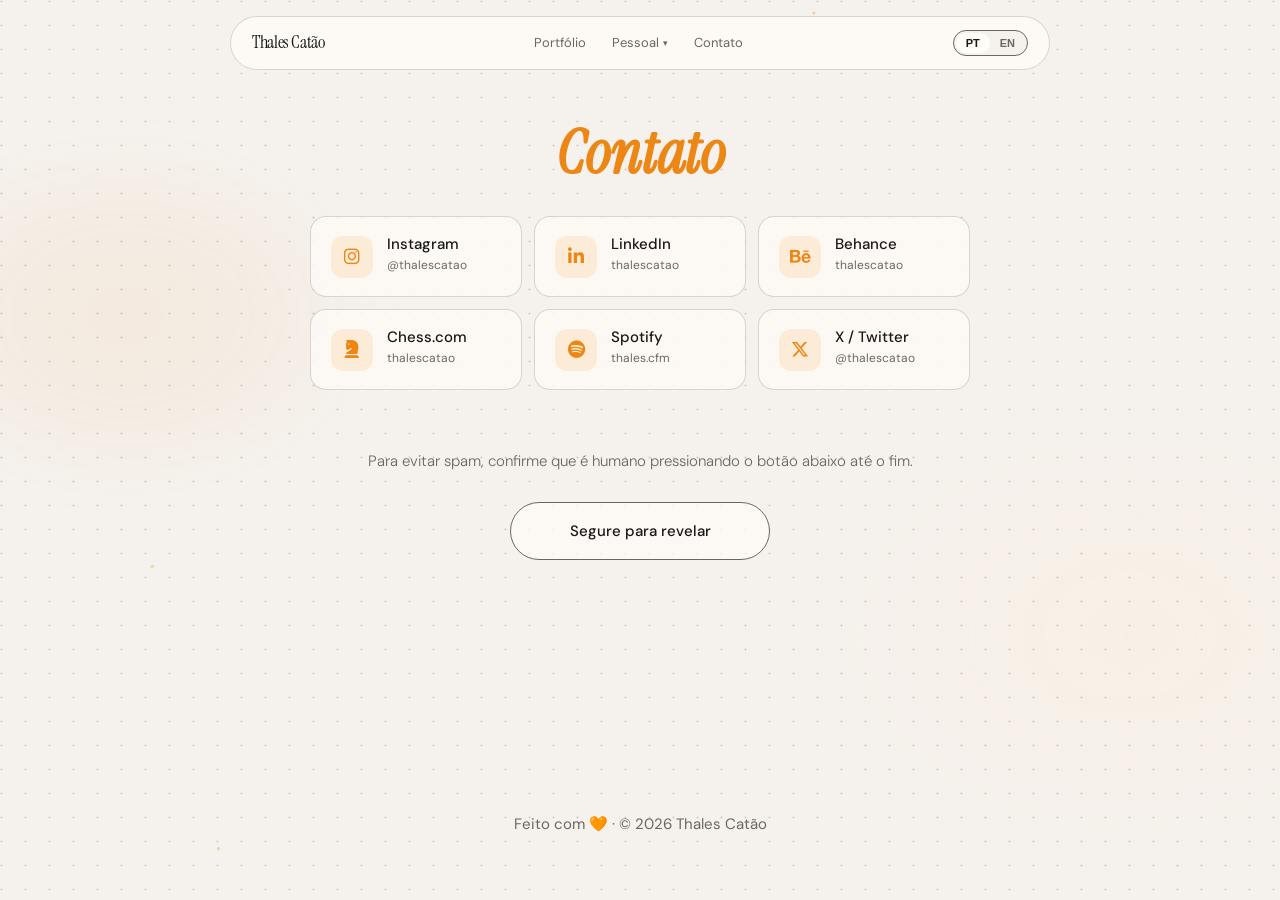
==== contact/index.html @ 3b03b88b "p" ====
<!DOCTYPE html>
<html lang="pt-BR">

<head>
  <script async src="https://www.googletagmanager.com/gtag/js?id=G-N2FXM37GE5"></script>
  <script>
    window.dataLayer = window.dataLayer || [];
    function gtag() { dataLayer.push(arguments); }
    gtag('js', new Date());
    gtag('config', 'G-N2FXM37GE5');
  </script>

  <script type="text/javascript">
    (function (c, l, a, r, i, t, y) {
      c[a] = c[a] || function () { (c[a].q = c[a].q || []).push(arguments) };
      t = l.createElement(r); t.async = 1; t.src = "https://www.clarity.ms/tag/" + i;
      y = l.getElementsByTagName(r)[0]; y.parentNode.insertBefore(t, y);
    })(window, document, "clarity", "script", "wnv4v8innq");
  </script>

  <meta charset="UTF-8" />
  <meta name="google" content="notranslate">
  <meta name="viewport" content="width=device-width, initial-scale=1.0" />
  <meta name="description" content="Página de Thales Catão para links de redes sociais e contatos.">
  <meta property="og:type" content="website">
  <meta property="og:url" content="https://thalescatao.github.io/contact/">
  <meta property="og:title" content="Thales Catão | Contact">
  <meta property="og:description" content="Página de Thales Catão para links de redes sociais e contatos.">
  <meta property="og:image" content="https://thalescatao.github.io/og.jpg">
  <meta property="og:image:alt" content="Thales Catão | Banner de Apresentação de Projeto e Logotipo">
  <meta property="og:image:width" content="1200">
  <meta property="og:image:height" content="630">
  <meta property="og:image:type" content="image/jpeg">
  <meta name="twitter:site" content="@thalescatao">
  <meta name="twitter:creator" content="@thalescatao">
  <meta name="twitter:card" content="summary_large_image">
  <meta name="twitter:url" content="https://thalescatao.github.io/contact/">
  <meta name="twitter:title" content="Thales Catão | Contact">
  <meta name="twitter:description" content="Página de Thales Catão para links de redes sociais e contatos.">
  <meta name="twitter:image" content="https://thalescatao.github.io/og.jpg">
  <meta name="twitter:image:alt" content="Thales Catão | Banner de Apresentação de Projeto e Logotipo">
  <meta name="twitter:image:width" content="1200">
  <meta name="twitter:image:height" content="630">

  <title>Thales Catão | Contact</title>
  <link rel="canonical" href="https://thalescatao.github.io/contact/" />
  <link rel="manifest" href="../manifest.json" />
  <link rel="icon" type="image/svg+xml" sizes="any" href="../favicon/favicon.svg" />
  <link rel="icon" type="image/png" sizes="64x64" href="../favicon/64x64.png" />
  <link rel="icon" type="image/png" sizes="128x128" href="../favicon/128x128.png" />
  <link rel="icon" type="image/png" sizes="192x192" href="../favicon/192x192.png" />
  <link rel="apple-touch-icon" sizes="76x76" href="../favicon/76x76.png" />
  <link rel="apple-touch-icon" sizes="120x120" href="../favicon/120x120.png" />
  <link rel="apple-touch-icon" sizes="152x152" href="../favicon/152x152.png" />
  <link rel="apple-touch-icon" sizes="180x180" href="../favicon/180x180.png" />
  <link rel="preconnect" href="https://fonts.googleapis.com" />
  <link rel="preconnect" href="https://fonts.gstatic.com" crossorigin />
  <link
    href="https://fonts.googleapis.com/css2?family=Instrument+Serif:ital@0;1&family=DM+Sans:wght@300;400;500&display=swap"
    rel="stylesheet" />
  <link rel="stylesheet" href="https://cdnjs.cloudflare.com/ajax/libs/font-awesome/6.5.0/css/all.min.css" />
  <link rel="stylesheet" href="../global.css" />
  <style>
    main {
      max-width: 720px;
    }

    .social-grid {
      display: grid;
      grid-template-columns: repeat(auto-fill, minmax(180px, 1fr));
      gap: 12px;
      margin-bottom: 56px;
    }

    .social-card {
      display: flex;
      align-items: center;
      gap: 14px;
      background: var(--glass-bg);
      backdrop-filter: var(--glass-blur);
      -webkit-backdrop-filter: var(--glass-blur);
      border: 0.5px solid color-mix(in srgb, var(--muted) 25%, transparent);
      border-radius: 16px;
      padding: 18px 20px;
      text-decoration: none;
      color: var(--text);
      transition: transform .2s, border-color .2s, background-color .2s;
    }

    .social-card:hover {
      transform: translateY(-3px);
      border-color: var(--accent);
    }

    .social-icon {
      width: 42px;
      height: 42px;
      border-radius: 12px;
      display: flex;
      align-items: center;
      justify-content: center;
      background: var(--accent-lt);
      color: var(--accent);
      font-size: 18px;
      flex-shrink: 0;
    }

    .social-info .name {
      font-size: 15px;
      font-weight: 500;
      line-height: 1.2;
    }

    .social-info .handle {
      font-size: 12px;
      color: var(--muted);
    }

    .verification-section {
      margin-bottom: 24px;
      text-align: center;
    }

    .verification-section>p.intro {
      font-size: 15px;
      color: var(--muted);
      font-weight: 300;
      margin-bottom: 24px;
    }

    .hold-btn {
      position: relative;
      overflow: hidden;
      background: var(--glass-bg);
      backdrop-filter: var(--glass-blur);
      -webkit-backdrop-filter: var(--glass-blur);
      border: 0.5px solid var(--muted);
      color: var(--text);
      padding: 18px 36px;
      border-radius: 999px;
      font-family: var(--font-sans);
      font-size: 15px;
      font-weight: 500;
      cursor: pointer;
      user-select: none;
      outline: none;
      transition: transform 0.2s, background-color 0.2s;
      display: inline-flex;
      align-items: center;
      justify-content: center;
      min-width: 260px;
      -webkit-tap-highlight-color: transparent;
      touch-action: manipulation;
    }

    .hold-btn:active,
    .hold-btn.filling {
      transform: scale(0.97);
      border-color: var(--accent);
    }

    .hold-bg {
      position: absolute;
      top: 0;
      left: 0;
      bottom: 0;
      width: 0%;
      background: var(--accent);
      z-index: 1;
    }

    .hold-text {
      position: relative;
      z-index: 2;
      transition: color 0.2s;
      pointer-events: none;
    }

    .hold-btn.filling .hold-text {
      color: var(--text);
    }

    .hold-btn.success {
      background: var(--accent);
      color: var(--surface);
      border-color: var(--accent);
      cursor: default;
      transform: none;
    }

    .hold-btn.success .hold-text {
      color: var(--surface);
    }

    .hold-btn.success .hold-bg {
      display: none;
    }

    .contact-revealed {
      display: none;
      flex-direction: column;
      gap: 12px;
      margin-top: 12px;
    }

    #dynamic-contacts {
      display: flex;
      flex-direction: column;
      gap: 12px;
    }

    .reveal-card {
      display: flex;
      align-items: center;
      gap: 14px;
      background: color-mix(in srgb, var(--accent-lt) 55%, transparent);
      backdrop-filter: var(--glass-blur);
      -webkit-backdrop-filter: var(--glass-blur);
      border: 0.5px solid var(--accent);
      border-radius: 16px;
      padding: 18px 22px;
      text-decoration: none;
      color: var(--text);
      transition: transform .2s, border-color .2s, background-color .2s;
    }

    .reveal-card:hover {
      transform: translateY(-3px);
      background: color-mix(in srgb, var(--accent-lt) 75%, transparent);
    }

    @media (prefers-color-scheme: dark) {
      .reveal-card {
        background: color-mix(in srgb, var(--accent-lt) 65%, transparent);
      }

      .reveal-card:hover {
        background: color-mix(in srgb, var(--accent-lt) 80%, transparent);
      }
    }

    .reveal-card i {
      font-size: 20px;
      color: var(--accent);
    }

    .reveal-card .info .label {
      font-size: 12px;
      color: var(--accent);
      font-weight: 500;
      text-transform: uppercase;
      letter-spacing: .05em;
      text-align: left;
    }

    .reveal-card .info .val {
      font-size: 15px;
      font-weight: 500;
    }

    .success-msg {
      font-size: 14px;
      color: var(--accent);
      font-weight: 500;
      display: flex;
      gap: 8px;
      margin-bottom: 8px;
    }

    .social-grid {
      animation: fadeUp .4s .1s ease both;
    }
  </style>
</head>

<body>

  <div id="site-nav"></div>

  <main>
    <h1 data-k="title"><em>Contato</em></h1>

    <div class="social-grid">
      <a class="social-card" href="https://www.instagram.com/thalescatao/" target="_blank" rel="noopener">
        <div class="social-icon"><i class="fa-brands fa-instagram"></i></div>
        <div class="social-info">
          <div class="name">Instagram</div>
          <div class="handle">@thalescatao</div>
        </div>
      </a>
      <a class="social-card" href="https://www.linkedin.com/in/thalescatao/" target="_blank" rel="noopener">
        <div class="social-icon"><i class="fa-brands fa-linkedin-in"></i></div>
        <div class="social-info">
          <div class="name">LinkedIn</div>
          <div class="handle">thalescatao</div>
        </div>
      </a>
      <a class="social-card" href="https://www.behance.net/thalescatao" target="_blank" rel="noopener">
        <div class="social-icon"><i class="fa-brands fa-behance"></i></div>
        <div class="social-info">
          <div class="name">Behance</div>
          <div class="handle">thalescatao</div>
        </div>
      </a>
      <a class="social-card" href="https://www.chess.com/member/thalescatao" target="_blank" rel="noopener">
        <div class="social-icon"><i class="fa-solid fa-chess-knight"></i></div>
        <div class="social-info">
          <div class="name">Chess.com</div>
          <div class="handle">thalescatao</div>
        </div>
      </a>
      <a class="social-card" href="https://open.spotify.com/user/thales.cfm" target="_blank" rel="noopener">
        <div class="social-icon"><i class="fa-brands fa-spotify"></i></div>
        <div class="social-info">
          <div class="name">Spotify</div>
          <div class="handle">thales.cfm</div>
        </div>
      </a>
      <a class="social-card" href="https://x.com/thalescatao" target="_blank" rel="noopener">
        <div class="social-icon"><i class="fa-brands fa-x-twitter"></i></div>
        <div class="social-info">
          <div class="name">X / Twitter</div>
          <div class="handle">@thalescatao</div>
        </div>
      </a>
    </div>

    <div class="verification-section reveal">
      <p class="intro" data-k="verify.intro">Para evitar spam, confirme que é humano pressionando o botão
        abaixo até o fim.</p>

      <div class="verification-wrap" id="verification-wrap">
        <button class="hold-btn" id="hold-btn">
          <div class="hold-bg" id="hold-bg"></div>
          <span class="hold-text" id="hold-text" data-k="btn.hold">Segure para revelar</span>
        </button>
      </div>

      <div class="contact-revealed" id="contact-revealed">
        <p class="success-msg" id="success-msg" data-k="success.msg"></p>
        <div id="dynamic-contacts"></div>
      </div>
    </div>
  </main>

  <footer><span data-k="footer">Feito com 🧡 · © 2026 Thales Catão</span>
  </footer>

  <script>
    let currentLang = 'pt';
    let isSuccess = false;

    window.pageTranslations = {
      pt: {
        'title': '<em>Contato</em>',
        'verify.intro': 'Para evitar spam, confirme que é humano pressionando o botão abaixo até o fim.',
        'btn.hold': 'Segure para revelar', 'btn.verified': 'Verificado!',
        'success.msg': 'Humano verificado! Aqui estão meus contatos:',
        'label.email': 'E-mail', 'label.whatsapp': 'WhatsApp'
      },
      en: {
        'title': '<em>Contact</em>',
        'verify.intro': 'To prevent spam, confirm humanness by pressing the button below until the end.',
        'btn.hold': 'Hold to reveal', 'btn.verified': 'Verified!',
        'success.msg': 'Human verified! Here is my direct contact info:',
        'label.email': 'Email', 'label.whatsapp': 'WhatsApp'
      }
    };

    window.onLangChange = function (lang) {
      currentLang = lang;
      const holdText = document.getElementById('hold-text');
      if (holdText) {
        holdText.innerHTML = isSuccess
          ? window.pageTranslations[lang]['btn.verified']
          : window.pageTranslations[lang]['btn.hold'];
      }
      if (isSuccess) renderContacts();
    };

    // Encoded Data
    const encEmail = "dGhhbGVzLmNmbUBnbWFpbC5jb20=";
    const encPhoneLink = "NTUzMTk5Njc1MTA3OQ==";
    const encPhoneShow = "KzU1ICgzMSkgOTk2NzUtMTA3OQ==";

    function renderContacts() {
      const container = document.getElementById('dynamic-contacts');
      if (!container) return;
      const decEmail = atob(encEmail);
      const decPhoneLink = atob(encPhoneLink);
      const decPhoneShow = atob(encPhoneShow);
      container.innerHTML = `
    <a class="reveal-card" href="mailto:${decEmail}">
      <i class="fa-solid fa-envelope"></i>
      <div class="info"><div class="label">${window.pageTranslations[currentLang]['label.email']}</div><div class="val">${decEmail}</div></div>
    </a>
    <a class="reveal-card" href="https://api.whatsapp.com/send/?phone=${decPhoneLink}" target="_blank" rel="noopener">
      <i class="fa-brands fa-whatsapp"></i>
      <div class="info"><div class="label">${window.pageTranslations[currentLang]['label.whatsapp']}</div><div class="val">${decPhoneShow}</div></div>
    </a>`;
    }

    // Hold to verify logic
    const holdBtn = document.getElementById('hold-btn');
    const holdBg = document.getElementById('hold-bg');
    const holdText = document.getElementById('hold-text');
    const wrap = document.getElementById('verification-wrap');
    const revealed = document.getElementById('contact-revealed');
    const successMsg = document.getElementById('success-msg');

    let holdTimer;
    let progress = 0;
    let lastTime = 0;

    function startHold(e) {
      if (e.type === 'touchstart') e.preventDefault();
      if (isSuccess) return;
      holdBtn.classList.add('filling');
      lastTime = performance.now();
      if (!holdTimer) holdTimer = requestAnimationFrame(fill);
    }

    function fill(time) {
      if (!holdBtn.classList.contains('filling')) { holdTimer = null; return; }
      let deltaTime = time - lastTime;
      lastTime = time;
      progress += deltaTime * 0.013;
      if (progress >= 100) {
        progress = 100;
        if (holdBg) holdBg.style.width = '100%';
        success();
        holdTimer = null;
        return;
      }
      if (holdBg) holdBg.style.width = progress + '%';
      holdTimer = requestAnimationFrame(fill);
    }

    function stopHold() {
      if (isSuccess) return;
      holdBtn.classList.remove('filling');
      progress = 0;
      if (holdBg) holdBg.style.width = '0%';
    }

    function success() {
      isSuccess = true;
      holdBtn.classList.remove('filling');
      holdBtn.classList.add('success');
      if (holdText) holdText.innerHTML = window.pageTranslations[currentLang]['btn.verified'];
      setTimeout(() => {
        if (wrap) wrap.style.display = 'none';
        if (revealed) {
          if (successMsg) successMsg.innerHTML = window.pageTranslations[currentLang]['success.msg'];
          renderContacts();
          revealed.style.display = 'flex';
        }
      }, 400);
    }

    if (holdBtn) {
      holdBtn.addEventListener('mousedown', startHold);
      holdBtn.addEventListener('touchstart', startHold, { passive: false });
    }
    window.addEventListener('mouseup', stopHold);
    window.addEventListener('touchend', stopHold);
    window.addEventListener('touchcancel', stopHold);
    window.addEventListener('mouseleave', stopHold);
  </script>
  <script src="../nav.js"></script>
</body>

</html>
---- global.css ----
:root {
  --font-sans: 'DM Sans', sans-serif;
  --font-serif: 'Instrument Serif', serif;
  --bg: #f5f2ee;
  --surface: #fffdf8;
  --text: #1a1916;
  --muted: #6b6660;
  --accent: #EC8716;
  --accent-lt: color-mix(in srgb, var(--accent) 15%, var(--surface));
  --glass-bg: color-mix(in srgb, var(--surface) 67%, transparent);
  --glass-blur: blur(20px);
  --nav-height: 54px;
  --nav-half: 27px;
  --type-title: 60px;
  --type-subtitle: 42px;

}

@media(prefers-color-scheme:dark) {
  :root {
    --bg: #121110;
    --surface: #252321;
    --text: #e8e4df;
    --muted: #948f87;
    --accent-lt: color-mix(in srgb, var(--accent) 15%, var(--bg));
  }
}

*,
*::before,
*::after {
  box-sizing: border-box;
  margin: 0;
  padding: 0;
  -webkit-tap-highlight-color: transparent;
}

html {
  scroll-behavior: smooth;
}

main {
  margin: 0 auto;
  padding: 90px 30px 90px 30px;
}

h1 {
  font-family: var(--font-serif);
  font-size: var(--type-title);
  color: var(--accent);
  text-align: center;
  animation: fadeUp .4s ease both;
}

h2 {
  font-family: var(--font-serif);
  color: var(--text);
  text-align: left;
  font-size: var(--type-subtitle);
  line-height: 1.08;
  letter-spacing: -.03em;
}

body {
  font-family: var(--font-sans);
  background: var(--bg);
  color: var(--muted);
  font-size: 18px;
  line-height: 2.1;
  transition: background .3s, color .3s;
  position: relative;
  min-height: 100vh;
  padding-bottom: 84px;
}

.page-header {
  display: flex;
  flex-direction: column;
  align-items: stretch;
  text-align: left;
  margin-bottom: 40px;
}

.page-intro {
  line-height: 1.5;
  text-align: justify;
}

.title-row {
  position: relative;
  display: flex;
  justify-content: center;
  align-items: center;
  width: 100%;
}

.title-row h1 {
  position: relative;
  margin-bottom: 0;
  display: inline-flex;
  align-items: center;
}

.source-pill {
  display: inline-flex;
  align-items: center;
  justify-content: center;
  width: 40px;
  height: 26px;
  border-radius: 999px;
  background: var(--accent-lt);
  color: var(--accent);
  text-decoration: none;
  font-size: 18px;
  transition: background 0.4s, transform 0.2s;
}

.source-pill:hover {
  background: color-mix(in srgb, var(--accent) 20%, var(--accent-lt));
  transform: translateY(-1px);
}

.title-row .source-pill {
  position: absolute;
  left: 100%;
  top: 50%;
  transform: translateY(-50%);
  margin-left: 16px;
}

.title-row .source-pill:hover {
  transform: translateY(calc(-50% - 1px));
}

footer {
  text-align: center;
  padding: 30px 24px 60px;
  font-size: 15px;

  position: absolute;
  bottom: 0;
  left: 0;
  right: 0;
}


nav {
  position: fixed;
  top: 16px;
  left: 50%;
  transform: translateX(-50%);
  width: min(820px, calc(100% - 32px));
  padding: 0 22px;
  height: var(--nav-height);
  display: flex;
  align-items: center;
  justify-content: space-between;
  z-index: 100;
}

nav::before {
  content: '';
  position: absolute;
  inset: 0;
  background: color-mix(in srgb, var(--surface) 75%, transparent);
  backdrop-filter: blur(12px) saturate(1.6);
  -webkit-backdrop-filter: blur(12px) saturate(1.6);
  border: 0.5px solid color-mix(in srgb, var(--muted) 25%, transparent);
  border-radius: var(--nav-half);
  z-index: -1;
}

.nav-logo {
  font-family: var(--font-serif);
  color: var(--text);
  text-decoration: none;
  letter-spacing: -0.02em;
  white-space: nowrap;
}

.nav-center {
  display: flex;
  gap: 2px;
  list-style: none;
  align-items: center;
}

.nav-center>li>a {
  text-decoration: none;
  font-size: 13px;
  color: var(--muted);
  padding: 6px 12px;
  border-radius: 999px;
  transition: color .15s;
  cursor: pointer;
  display: flex;
  align-items: center;
  gap: 4px;
}

.nav-center>li>a:hover,
.nav-center>li>a:focus-visible,
.has-dropdown.open>#dd-btn {
  background: transparent;
  color: var(--text);
  outline: none;
}

.has-dropdown {
  position: relative;
}

.chevron {
  font-size: 9px;
  transition: transform .2s;
  display: inline-block;
  margin-top: 1px;
}

.has-dropdown.open>#dd-btn .chevron {
  transform: rotate(180deg);
}

.nav-panel {
  background: color-mix(in srgb, var(--surface) 72%, transparent);
  backdrop-filter: blur(12px) saturate(1.6);
  -webkit-backdrop-filter: blur(12px) saturate(1.6);
  border: 0.5px solid color-mix(in srgb, var(--muted) 25%, transparent);
  border-radius: var(--nav-half);
  overflow: hidden;
  flex-direction: column;
  align-items: stretch;
  gap: 0;
}

.nav-panel-row,
.dropdown-menu a {
  height: var(--nav-height);
  padding: 0 16px;
  border-radius: 0;
  font-size: 14px;
  color: var(--muted);
  text-decoration: none;
  transition: background .15s, color .15s;
  display: flex;
  align-items: center;
  gap: 12px;
  white-space: nowrap;
  width: 100%;
}

.nav-panel-row:hover,
.nav-panel-row:focus-visible,
.dropdown-menu a:hover,
.dropdown-menu a:focus-visible {
  background: var(--surface);
  color: var(--text);
  outline: none;
}

.dropdown-menu.nav-panel {
  position: absolute;
  top: calc(100% + var(--nav-half));
  left: 50%;
  transform: translateX(-50%);
  width: max-content;
  min-width: 0;
  display: flex;
  flex-direction: column;
  max-height: 0;
  opacity: 0;
  overflow: hidden;
  pointer-events: none;
  transition:
    max-height .3s cubic-bezier(.16, 1, .3, 1),
    opacity .18s ease;
}

.has-dropdown.open>.dropdown-menu.nav-panel {
  max-height: 190px;
  opacity: 1;
  pointer-events: auto;
  transition:
    max-height .35s cubic-bezier(.16, 1, .3, 1),
    opacity .12s ease;
}

.has-dropdown.open>.dropdown-menu.nav-panel:has(.more-container.open) {
  max-height: 300px;
}

.more-container {
  display: flex;
  flex-direction: column;
  gap: 0;
}

.more-menu {
  display: flex;
  flex-direction: column;
  gap: 0;
  max-height: 0;
  opacity: 0;
  overflow: hidden;
  pointer-events: none;
  transition:
    max-height .25s cubic-bezier(.16, 1, .3, 1),
    opacity .15s ease;
}

.more-container.open .more-menu {
  max-height: 110px;
  opacity: 1;
  pointer-events: auto;
  transition:
    max-height .3s cubic-bezier(.16, 1, .3, 1),
    opacity .1s ease;
}

.more-toggle {
  display: flex;
  justify-content: center;
  align-items: center;
  width: 100%;
  height: var(--nav-half);
  flex-shrink: 0;
  cursor: pointer;
  border-radius: 0;
  border: none;
  background: none;
  color: var(--muted);
  transition: background .15s, color .15s;
}

.more-toggle:hover,
.more-toggle:focus-visible {
  background: var(--surface);
  color: var(--text);
  outline: none;
}

.more-container.open .more-toggle .chevron {
  transform: rotate(180deg);
}

.lang-switcher {
  display: flex;
  background: var(--bg);
  border: 0.5px solid var(--muted);
  padding: 2px;
  border-radius: 999px;
}

.lang-btn {
  border: none;
  background: none;
  font-size: 11px;
  font-weight: 600;
  padding: 4px 10px;
  border-radius: 999px;
  cursor: pointer;
  color: var(--muted);
  transition: background .2s, color .2s;
}

.lang-btn.active {
  background: var(--surface);
  color: var(--text);
}

.nav-right {
  display: flex;
  align-items: center;
  gap: 8px;
}

.mobile-menu-btn {
  display: none;
  position: relative;
  width: 28px;
  height: 28px;
  background: none;
  border: none;
  color: var(--text);
  cursor: pointer;
  padding: 0;
}

.mobile-menu-btn span {
  position: absolute;
  left: 5px;
  width: 18px;
  height: 1.5px;
  background: currentColor;
  border-radius: 999px;
  transition: transform .22s ease, opacity .16s ease, top .22s ease;
}

.mobile-menu-btn span:nth-child(1) {
  top: 8px;
}

.mobile-menu-btn span:nth-child(2) {
  top: 13px;
}

.mobile-menu-btn span:nth-child(3) {
  top: 18px;
}

.mobile-menu-btn.active span:nth-child(1) {
  top: 13px;
  transform: rotate(45deg);
}

.mobile-menu-btn.active span:nth-child(2) {
  opacity: 0;
  transform: scaleX(0);
}

.mobile-menu-btn.active span:nth-child(3) {
  top: 13px;
  transform: rotate(-45deg);
}

@media(max-width:650px) {
  :root {
    --glass-blur: none;
  }


  .mobile-menu-btn {
    display: block;
  }

  nav {
    overflow: visible;
  }

  .nav-center {
    display: flex;
    flex-direction: column;
    position: absolute;
    top: calc(100% + var(--nav-half));
    right: 0;
    width: max-content;
    min-width: 0;
    max-width: calc(100vw - 32px);
    z-index: 1;
    gap: 0;
    align-items: stretch;
    overflow: hidden;
    background: color-mix(in srgb, var(--surface) 72%, transparent);
    backdrop-filter: blur(12px) saturate(1.6);
    -webkit-backdrop-filter: blur(12px) saturate(1.6);
    border: 0.5px solid color-mix(in srgb, var(--muted) 25%, transparent);
    border-radius: var(--nav-half);
    max-height: 0;
    opacity: 0;
    pointer-events: none;
    border-color: transparent;
    transition: none;
  }

  .nav-center.open {
    max-height: 500px;
    opacity: 1;
    pointer-events: auto;
    border-color: color-mix(in srgb, var(--muted) 25%, transparent);
    transition:
      max-height .4s cubic-bezier(.16, 1, .3, 1),
      opacity .15s ease;
  }

  .nav-center>li {
    width: 100%;
  }

  .nav-center>li>a,
  .nav-center .has-dropdown>#dd-btn {
    display: flex;
    align-items: center;
    gap: 12px;
    width: 100%;
    justify-content: space-between;
    padding: 0 16px;
    font-size: 14px;
    line-height: 1;
    border-radius: 0;
    height: var(--nav-height);
    color: var(--muted);
    white-space: nowrap;
  }

  .nav-center>li>a:hover,
  .nav-center>li>a:focus-visible,
  .nav-center .has-dropdown>#dd-btn:hover,
  .nav-center .has-dropdown>#dd-btn:focus-visible {
    background: transparent;
    color: var(--text);
    outline: none;
  }

  /* Personal block: Pessoal + submenu grouped (neutral gray highlight) */
  .nav-center .has-dropdown {
    position: static;
    display: flex;
    flex-direction: column;
    margin: 6px;
    width: calc(100% - 12px);
    align-self: center;
    border: 0.5px solid color-mix(in srgb, var(--muted) 25%, transparent);
    border-radius: var(--nav-half);
    background: color-mix(in srgb, var(--surface) 72%, transparent);
    overflow: hidden;
    transition: border-color .2s, background .2s;
  }

  .nav-center .has-dropdown.open {
    border-color: var(--muted);
    background: color-mix(in srgb, var(--surface) 82%, transparent);
  }

  .nav-center .has-dropdown.open>#dd-btn {
    background: color-mix(in srgb, var(--surface) 92%, transparent);
    color: var(--text);
    border-bottom: 0.5px solid var(--muted);
  }

  .nav-center .has-dropdown>#dd-btn:hover,
  .nav-center .has-dropdown>#dd-btn:focus-visible {
    background: var(--surface);
    color: var(--text);
  }

  .nav-center .dropdown-menu.nav-panel {
    position: static;
    transform: none;
    width: 100%;
    min-width: 0;
    max-width: none;
    border: none;
    border-radius: 0;
    background: transparent;
    backdrop-filter: none;
    -webkit-backdrop-filter: none;
    display: flex;
    flex-direction: column;
    max-height: 0;
    overflow: hidden;
    opacity: 0;
    pointer-events: none;
    transition: max-height .25s ease, opacity .2s ease;
  }

  .nav-center .has-dropdown.open>.dropdown-menu.nav-panel {
    max-height: 320px;
    opacity: 1;
    pointer-events: auto;
  }

  .nav-center .more-menu {
    display: flex;
    flex-direction: column;
    max-height: 0;
    overflow: hidden;
    opacity: 0;
    pointer-events: none;
    transition: max-height .25s ease, opacity .2s ease;
  }

  .nav-center .more-container.open .more-menu {
    max-height: 120px;
    opacity: 1;
    pointer-events: auto;
  }

  .nav-center .has-dropdown .dropdown-menu a:hover,
  .nav-center .has-dropdown .dropdown-menu a:focus-visible,
  .nav-center .has-dropdown .more-toggle:hover,
  .nav-center .has-dropdown .more-toggle:focus-visible {
    background: var(--surface);
    color: var(--text);
  }

  .more-container {
    width: 100%;
  }
}

@keyframes fadeUp {
  from {
    opacity: 0;
    transform: translateY(18px);
  }

  to {
    opacity: 1;
    transform: none;
  }
}

.reveal {
  opacity: 0;
  transform: translateY(24px);
  transition: opacity 0.6s cubic-bezier(0.16, 1, 0.3, 1),
    transform 0.6s cubic-bezier(0.16, 1, 0.3, 1);
  transition-delay: var(--reveal-d, 0s);
  will-change: transform, opacity;
  backface-visibility: hidden;
  -webkit-backface-visibility: hidden;
}

.reveal.revealed {
  opacity: 1;
  transform: none;
}

.structural-bg {
  position: absolute;
  inset: 0;
  z-index: -2;
  pointer-events: none;
  overflow: hidden;
}

.grid-rect {
  opacity: 0.6;
}

@media (prefers-color-scheme: dark) {
  .grid-rect {
    opacity: 0.4;
  }
}

.structural-svg {
  position: absolute;
  inset: 0;
  width: 100%;
  height: 100%;
  pointer-events: none;
  transform: translate3d(0, 0, 0);
  backface-visibility: hidden;
  -webkit-backface-visibility: hidden;
}

.ambient-blob {
  position: absolute;
  filter: blur(40px);
  -webkit-filter: blur(40px);
  opacity: 0.28;
  pointer-events: none;
  z-index: -3;
  will-change: transform;
  backface-visibility: hidden;
  -webkit-backface-visibility: hidden;
}

.blob-orange {
  width: 650px;
  height: 450px;
  background: radial-gradient(ellipse at center, var(--accent) 0%, transparent 65%);
  top: 10%;
  left: -200px;
  border-radius: 42% 58% 70% 30% / 45% 45% 55% 55%;
  animation: organic-morph-1 45s infinite ease-in-out;
  opacity: 0.08;
}

.blob-clay {
  width: 800px;
  height: 550px;
  background: radial-gradient(ellipse at center, color-mix(in srgb, var(--accent) 14%, var(--surface)) 0%, transparent 65%);
  top: 40%;
  right: -250px;
  border-radius: 70% 30% 52% 48% / 60% 40% 60% 40%;
  animation: organic-morph-2 55s infinite ease-in-out;
  opacity: 0.4;
}

@media (prefers-color-scheme: dark) {
  .blob-clay {
    opacity: 0.5;
  }

  .ambient-blob {
    opacity: 0.18;
  }

  .blob-orange {
    opacity: 0.14;
  }
}

@media (max-width: 650px) {
  .ambient-blob {
    display: block !important;
    filter: none !important;
    -webkit-filter: none !important;
    animation: none !important;
    opacity: 0.18 !important;
  }

  @media (prefers-color-scheme: dark) {
    .ambient-blob {
      opacity: 0.12 !important;
    }
  }
}

@keyframes organic-morph-1 {
  0% {
    transform: translate(0, 0) scale(1) rotate(0deg);
  }

  33% {
    transform: translate(30px, -50px) scale(1.1) rotate(120deg);
  }

  66% {
    transform: translate(-40px, 40px) scale(0.95) rotate(240deg);
  }

  100% {
    transform: translate(0, 0) scale(1) rotate(360deg);
  }
}

@keyframes organic-morph-2 {
  0% {
    transform: translate(0, 0) scale(1) rotate(0deg);
  }

  33% {
    transform: translate(-30px, 40px) scale(0.9) rotate(-120deg);
  }

  66% {
    transform: translate(40px, -30px) scale(1.1) rotate(-240deg);
  }

  100% {
    transform: translate(0, 0) scale(1) rotate(-360deg);
  }
}

iframe {
  width: 100%;
  height: 100%;
  border: none;
  transition: filter 0.3s;
}

.sheet-container,
.doc-container {
  position: relative;
  background: var(--surface);
  border-radius: 16px;
  overflow: hidden;
  border: 0.5px solid var(--muted);
  transition: border-color 0.3s, background-color 0.3s;
}

.iframe-spinner {
  position: absolute;
  inset: 0;
  display: flex;
  align-items: center;
  justify-content: center;
  background: var(--surface);
  z-index: 5;
  transition: opacity 0.3s ease, visibility 0.3s ease;
}

.iframe-spinner.loaded {
  opacity: 0;
  visibility: hidden;
  pointer-events: none;
}

.s-spinner {
  width: 28px;
  height: 28px;
  border: 2px solid var(--muted);
  border-top-color: var(--accent);
  border-radius: 50%;
  animation: s-spin 0.8s linear infinite;
}

@keyframes s-spin {
  to {
    transform: rotate(360deg);
  }
}
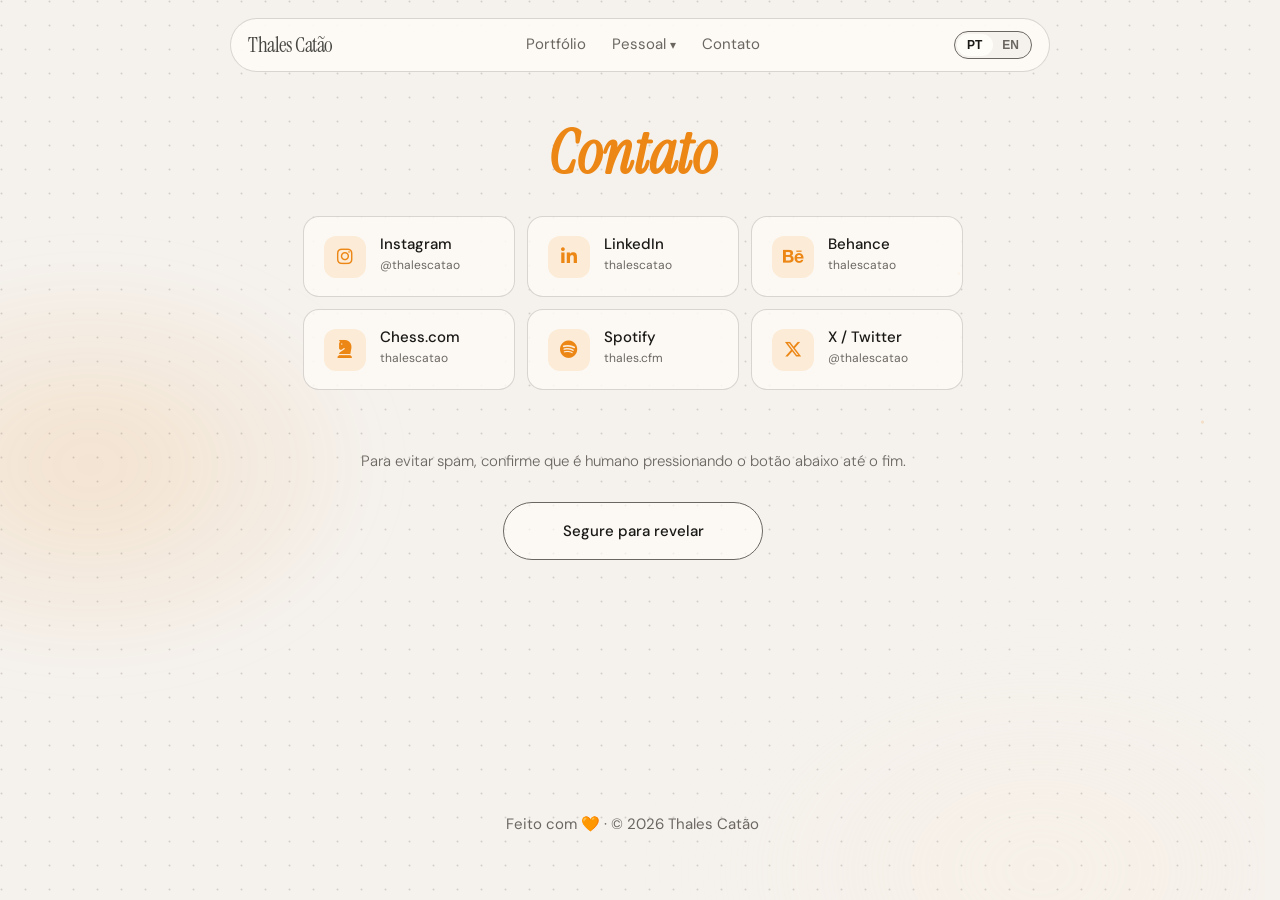
==== commit 6e4747e5: "🧡" ====
--- a/contact/index.html
+++ b/contact/index.html
@@ -21,11 +21,11 @@
   <meta charset="UTF-8" />
   <meta name="google" content="notranslate">
   <meta name="viewport" content="width=device-width, initial-scale=1.0" />
-  <meta name="description" content="Página de Thales Catão para links de redes sociais e contatos.">
+  <meta name="description" content="Página de Thales Catão para links de redes sociais e contatos. Se você chegou até aqui, obrigado pelo interesse! Sinta-se à vontade para me seguir nas redes sociais ou entrar em contato diretamente, se for capaz de decifrar o enigma.">
   <meta property="og:type" content="website">
   <meta property="og:url" content="https://thalescatao.github.io/contact/">
   <meta property="og:title" content="Thales Catão | Contact">
-  <meta property="og:description" content="Página de Thales Catão para links de redes sociais e contatos.">
+  <meta property="og:description" content="Página de Thales Catão para links de redes sociais e contatos. Se você chegou até aqui, obrigado pelo interesse! Sinta-se à vontade para me seguir nas redes sociais ou entrar em contato diretamente, se for capaz de decifrar o enigma.">
   <meta property="og:image" content="https://thalescatao.github.io/og.jpg">
   <meta property="og:image:alt" content="Thales Catão | Banner de Apresentação de Projeto e Logotipo">
   <meta property="og:image:width" content="1200">
@@ -36,7 +36,7 @@
   <meta name="twitter:card" content="summary_large_image">
   <meta name="twitter:url" content="https://thalescatao.github.io/contact/">
   <meta name="twitter:title" content="Thales Catão | Contact">
-  <meta name="twitter:description" content="Página de Thales Catão para links de redes sociais e contatos.">
+  <meta name="twitter:description" content="Página de Thales Catão para links de redes sociais e contatos. Se você chegou até aqui, obrigado pelo interesse! Sinta-se à vontade para me seguir nas redes sociais ou entrar em contato diretamente, se for capaz de decifrar o enigma.">
   <meta name="twitter:image" content="https://thalescatao.github.io/og.jpg">
   <meta name="twitter:image:alt" content="Thales Catão | Banner de Apresentação de Projeto e Logotipo">
   <meta name="twitter:image:width" content="1200">
--- a/global.css
+++ b/global.css
@@ -37,11 +37,13 @@
 
 html {
   scroll-behavior: smooth;
+  scrollbar-gutter: stable;
 }
 
 main {
   margin: 0 auto;
   padding: 90px 30px 90px 30px;
+  width: 100%;
 }
 
 h1 {
@@ -69,8 +71,11 @@
   line-height: 2.1;
   transition: background .3s, color .3s;
   position: relative;
+
+  /* Sticky Footer Setup */
   min-height: 100vh;
-  padding-bottom: 84px;
+  display: flex;
+  flex-direction: column;
 }
 
 .page-header {
@@ -132,25 +137,40 @@
   transform: translateY(calc(-50% - 1px));
 }
 
+.reveal {
+  opacity: 0;
+  transform: translateY(24px);
+  transition: opacity 0.6s cubic-bezier(0.16, 1, 0.3, 1),
+    transform 0.6s cubic-bezier(0.16, 1, 0.3, 1);
+  transition-delay: var(--reveal-d, 0s);
+  will-change: transform, opacity;
+  backface-visibility: hidden;
+  -webkit-backface-visibility: hidden;
+}
+
+.reveal.revealed {
+  opacity: 1;
+  transform: none;
+}
+
 footer {
   text-align: center;
   padding: 30px 24px 60px;
   font-size: 15px;
 
-  position: absolute;
-  bottom: 0;
-  left: 0;
-  right: 0;
-}
-
+  /* Pushes footer to the bottom on short pages */
+  margin-top: auto;
+}
+
+/* Navegação */
 
 nav {
   position: fixed;
-  top: 16px;
+  top: 18px;
   left: 50%;
   transform: translateX(-50%);
-  width: min(820px, calc(100% - 32px));
-  padding: 0 22px;
+  width: min(820px, calc(100% - 30px));
+  padding: 0 18px;
   height: var(--nav-height);
   display: flex;
   align-items: center;
@@ -172,25 +192,29 @@
 
 .nav-logo {
   font-family: var(--font-serif);
-  color: var(--text);
+  color: color-mix(in srgb, var(--text) 80%, var(--surface));
+  font-size: 21px;
   text-decoration: none;
   letter-spacing: -0.02em;
   white-space: nowrap;
 }
 
-.nav-center {
+.nav-logo:hover {
+  color: var(--text);
+}
+
+.nav-links {
   display: flex;
   gap: 2px;
   list-style: none;
   align-items: center;
 }
 
-.nav-center>li>a {
+.nav-links>li>a {
   text-decoration: none;
-  font-size: 13px;
+  font-size: 15px;
   color: var(--muted);
   padding: 6px 12px;
-  border-radius: 999px;
   transition: color .15s;
   cursor: pointer;
   display: flex;
@@ -198,30 +222,28 @@
   gap: 4px;
 }
 
-.nav-center>li>a:hover,
-.nav-center>li>a:focus-visible,
-.has-dropdown.open>#dd-btn {
-  background: transparent;
+.nav-links>li>a:hover,
+.nav-links>li>a:focus-visible,
+.nav-dropdown.open>#nav-dropdown-button {
   color: var(--text);
-  outline: none;
-}
-
-.has-dropdown {
+}
+
+.nav-dropdown {
   position: relative;
 }
 
-.chevron {
-  font-size: 9px;
+.nav-chevron {
+  font-size: 12px;
   transition: transform .2s;
   display: inline-block;
   margin-top: 1px;
 }
 
-.has-dropdown.open>#dd-btn .chevron {
+.nav-dropdown.open>#nav-dropdown-button .nav-chevron {
   transform: rotate(180deg);
 }
 
-.nav-panel {
+.nav-dropdown-panel {
   background: color-mix(in srgb, var(--surface) 72%, transparent);
   backdrop-filter: blur(12px) saturate(1.6);
   -webkit-backdrop-filter: blur(12px) saturate(1.6);
@@ -233,12 +255,11 @@
   gap: 0;
 }
 
-.nav-panel-row,
-.dropdown-menu a {
+.nav-dropdown-link {
   height: var(--nav-height);
   padding: 0 16px;
   border-radius: 0;
-  font-size: 14px;
+  font-size: 15px;
   color: var(--muted);
   text-decoration: none;
   transition: background .15s, color .15s;
@@ -249,16 +270,14 @@
   width: 100%;
 }
 
-.nav-panel-row:hover,
-.nav-panel-row:focus-visible,
-.dropdown-menu a:hover,
-.dropdown-menu a:focus-visible {
-  background: var(--surface);
+.nav-dropdown-link:hover,
+.nav-dropdown-link:focus-visible,
+.nav-dropdown-link:active {
+  background: color-mix(in srgb, var(--bg) 50%, transparent);
   color: var(--text);
-  outline: none;
-}
-
-.dropdown-menu.nav-panel {
+}
+
+.nav-dropdown-panel {
   position: absolute;
   top: calc(100% + var(--nav-half));
   left: 50%;
@@ -276,7 +295,7 @@
     opacity .18s ease;
 }
 
-.has-dropdown.open>.dropdown-menu.nav-panel {
+.nav-dropdown.open>.nav-dropdown-panel {
   max-height: 190px;
   opacity: 1;
   pointer-events: auto;
@@ -285,17 +304,17 @@
     opacity .12s ease;
 }
 
-.has-dropdown.open>.dropdown-menu.nav-panel:has(.more-container.open) {
+.nav-dropdown.open>.nav-dropdown-panel:has(.nav-more-group.open) {
   max-height: 300px;
 }
 
-.more-container {
+.nav-more-group {
   display: flex;
   flex-direction: column;
   gap: 0;
 }
 
-.more-menu {
+.nav-more-menu {
   display: flex;
   flex-direction: column;
   gap: 0;
@@ -308,7 +327,7 @@
     opacity .15s ease;
 }
 
-.more-container.open .more-menu {
+.nav-more-group.open .nav-more-menu {
   max-height: 110px;
   opacity: 1;
   pointer-events: auto;
@@ -317,7 +336,7 @@
     opacity .1s ease;
 }
 
-.more-toggle {
+.nav-more-toggle {
   display: flex;
   justify-content: center;
   align-items: center;
@@ -332,14 +351,14 @@
   transition: background .15s, color .15s;
 }
 
-.more-toggle:hover,
-.more-toggle:focus-visible {
-  background: var(--surface);
+.nav-more-toggle:hover,
+.nav-more-toggle:focus-visible,
+.nav-more-toggle:active {
+  background: color-mix(in srgb, var(--bg) 50%, transparent);
   color: var(--text);
-  outline: none;
-}
-
-.more-container.open .more-toggle .chevron {
+}
+
+.nav-more-group.open .nav-more-toggle .nav-chevron {
   transform: rotate(180deg);
 }
 
@@ -349,22 +368,41 @@
   border: 0.5px solid var(--muted);
   padding: 2px;
   border-radius: 999px;
+  position: relative;
+}
+
+.lang-switcher::before {
+  content: '';
+  position: absolute;
+  top: 2px;
+  left: 2px;
+  width: calc(50% - 2px);
+  height: calc(100% - 4px);
+  background: var(--surface);
+  border-radius: 999px;
+  transition: transform .35s cubic-bezier(.4, 0, .2, 1);
+  z-index: 0;
+}
+
+.lang-switcher[data-lang="en"]::before {
+  transform: translateX(100%);
 }
 
 .lang-btn {
   border: none;
   background: none;
-  font-size: 11px;
+  font-size: 12px;
   font-weight: 600;
   padding: 4px 10px;
   border-radius: 999px;
   cursor: pointer;
   color: var(--muted);
-  transition: background .2s, color .2s;
+  transition: color .2s;
+  position: relative;
+  z-index: 1;
 }
 
 .lang-btn.active {
-  background: var(--surface);
   color: var(--text);
 }
 
@@ -374,11 +412,13 @@
   gap: 8px;
 }
 
-.mobile-menu-btn {
+/* Hamburger menu */
+
+.nav-mobile-toggle {
   display: none;
   position: relative;
-  width: 28px;
-  height: 28px;
+  width: 30px;
+  height: 30px;
   background: none;
   border: none;
   color: var(--text);
@@ -386,7 +426,7 @@
   padding: 0;
 }
 
-.mobile-menu-btn span {
+.nav-mobile-toggle span {
   position: absolute;
   left: 5px;
   width: 18px;
@@ -396,29 +436,29 @@
   transition: transform .22s ease, opacity .16s ease, top .22s ease;
 }
 
-.mobile-menu-btn span:nth-child(1) {
+.nav-mobile-toggle span:nth-child(1) {
   top: 8px;
 }
 
-.mobile-menu-btn span:nth-child(2) {
+.nav-mobile-toggle span:nth-child(2) {
   top: 13px;
 }
 
-.mobile-menu-btn span:nth-child(3) {
+.nav-mobile-toggle span:nth-child(3) {
   top: 18px;
 }
 
-.mobile-menu-btn.active span:nth-child(1) {
+.nav-mobile-toggle.active span:nth-child(1) {
   top: 13px;
   transform: rotate(45deg);
 }
 
-.mobile-menu-btn.active span:nth-child(2) {
+.nav-mobile-toggle.active span:nth-child(2) {
   opacity: 0;
   transform: scaleX(0);
 }
 
-.mobile-menu-btn.active span:nth-child(3) {
+.nav-mobile-toggle.active span:nth-child(3) {
   top: 13px;
   transform: rotate(-45deg);
 }
@@ -428,8 +468,7 @@
     --glass-blur: none;
   }
 
-
-  .mobile-menu-btn {
+  .nav-mobile-toggle {
     display: block;
   }
 
@@ -437,7 +476,7 @@
     overflow: visible;
   }
 
-  .nav-center {
+  .nav-links {
     display: flex;
     flex-direction: column;
     position: absolute;
@@ -462,7 +501,7 @@
     transition: none;
   }
 
-  .nav-center.open {
+  .nav-links.open {
     max-height: 500px;
     opacity: 1;
     pointer-events: auto;
@@ -472,19 +511,19 @@
       opacity .15s ease;
   }
 
-  .nav-center>li {
+  .nav-links>li {
     width: 100%;
   }
 
-  .nav-center>li>a,
-  .nav-center .has-dropdown>#dd-btn {
+  .nav-links>li>a,
+  .nav-dropdown>#nav-dropdown-button {
     display: flex;
     align-items: center;
     gap: 12px;
     width: 100%;
     justify-content: space-between;
     padding: 0 16px;
-    font-size: 14px;
+    font-size: 15px;
     line-height: 1;
     border-radius: 0;
     height: var(--nav-height);
@@ -492,48 +531,45 @@
     white-space: nowrap;
   }
 
-  .nav-center>li>a:hover,
-  .nav-center>li>a:focus-visible,
-  .nav-center .has-dropdown>#dd-btn:hover,
-  .nav-center .has-dropdown>#dd-btn:focus-visible {
-    background: transparent;
+  .nav-links>li>a:hover,
+  .nav-links>li>a:focus-visible,
+  .nav-dropdown>#nav-dropdown-button:hover,
+  .nav-dropdown>#nav-dropdown-button:focus-visible {
     color: var(--text);
-    outline: none;
-  }
-
-  /* Personal block: Pessoal + submenu grouped (neutral gray highlight) */
-  .nav-center .has-dropdown {
+  }
+
+  /* Personal block when closed*/
+  .nav-dropdown {
     position: static;
     display: flex;
     flex-direction: column;
-    margin: 6px;
-    width: calc(100% - 12px);
     align-self: center;
     border: 0.5px solid color-mix(in srgb, var(--muted) 25%, transparent);
     border-radius: var(--nav-half);
-    background: color-mix(in srgb, var(--surface) 72%, transparent);
+    background: color-mix(in srgb, var(--surface) 50%, transparent);
     overflow: hidden;
     transition: border-color .2s, background .2s;
   }
 
-  .nav-center .has-dropdown.open {
+  /* Personal block when open*/
+  .nav-dropdown.open {
     border-color: var(--muted);
-    background: color-mix(in srgb, var(--surface) 82%, transparent);
-  }
-
-  .nav-center .has-dropdown.open>#dd-btn {
-    background: color-mix(in srgb, var(--surface) 92%, transparent);
+    background: transparent;
+  }
+
+  .nav-dropdown.open>#nav-dropdown-button {
+    background: color-mix(in srgb, var(--surface) 20%, transparent);
     color: var(--text);
-    border-bottom: 0.5px solid var(--muted);
-  }
-
-  .nav-center .has-dropdown>#dd-btn:hover,
-  .nav-center .has-dropdown>#dd-btn:focus-visible {
-    background: var(--surface);
+    border-bottom: 0.5px solid color-mix(in srgb, var(--muted) 25%, transparent);
+  }
+
+  .nav-dropdown>#nav-dropdown-button:hover,
+  .nav-dropdown>#nav-dropdown-button:focus-visible {
+    background: color-mix(in srgb, var(--bg) 50%, transparent);
     color: var(--text);
   }
 
-  .nav-center .dropdown-menu.nav-panel {
+  .nav-dropdown .nav-dropdown-panel {
     position: static;
     transform: none;
     width: 100%;
@@ -550,40 +586,42 @@
     overflow: hidden;
     opacity: 0;
     pointer-events: none;
-    transition: max-height .25s ease, opacity .2s ease;
-  }
-
-  .nav-center .has-dropdown.open>.dropdown-menu.nav-panel {
+    transition: max-height .25s ease, opacity .2s ease, background .2s;
+  }
+
+  .nav-dropdown.open>.nav-dropdown-panel {
     max-height: 320px;
     opacity: 1;
     pointer-events: auto;
   }
 
-  .nav-center .more-menu {
+  .nav-dropdown .nav-more-menu {
     display: flex;
     flex-direction: column;
     max-height: 0;
     overflow: hidden;
     opacity: 0;
     pointer-events: none;
-    transition: max-height .25s ease, opacity .2s ease;
-  }
-
-  .nav-center .more-container.open .more-menu {
+    transition: max-height .25s ease, opacity .2s ease, background .2s;
+  }
+
+  .nav-more-group.open .nav-more-menu {
     max-height: 120px;
     opacity: 1;
     pointer-events: auto;
   }
 
-  .nav-center .has-dropdown .dropdown-menu a:hover,
-  .nav-center .has-dropdown .dropdown-menu a:focus-visible,
-  .nav-center .has-dropdown .more-toggle:hover,
-  .nav-center .has-dropdown .more-toggle:focus-visible {
-    background: var(--surface);
+  .nav-dropdown .nav-dropdown-panel a:hover,
+  .nav-dropdown .nav-dropdown-panel a:focus-visible,
+  .nav-dropdown .nav-dropdown-panel a:active,
+  .nav-dropdown .nav-more-toggle:hover,
+  .nav-dropdown .nav-more-toggle:focus-visible,
+  .nav-dropdown .nav-more-toggle:active {
+    background: color-mix(in srgb, var(--bg) 50%, transparent);
     color: var(--text);
   }
 
-  .more-container {
+  .nav-more-group {
     width: 100%;
   }
 }
@@ -600,21 +638,7 @@
   }
 }
 
-.reveal {
-  opacity: 0;
-  transform: translateY(24px);
-  transition: opacity 0.6s cubic-bezier(0.16, 1, 0.3, 1),
-    transform 0.6s cubic-bezier(0.16, 1, 0.3, 1);
-  transition-delay: var(--reveal-d, 0s);
-  will-change: transform, opacity;
-  backface-visibility: hidden;
-  -webkit-backface-visibility: hidden;
-}
-
-.reveal.revealed {
-  opacity: 1;
-  transform: none;
-}
+/* Background */
 
 .structural-bg {
   position: absolute;
@@ -625,13 +649,7 @@
 }
 
 .grid-rect {
-  opacity: 0.6;
-}
-
-@media (prefers-color-scheme: dark) {
-  .grid-rect {
-    opacity: 0.4;
-  }
+  opacity: 0.5;
 }
 
 .structural-svg {
@@ -649,7 +667,7 @@
   position: absolute;
   filter: blur(40px);
   -webkit-filter: blur(40px);
-  opacity: 0.28;
+  opacity: 0.1;
   pointer-events: none;
   z-index: -3;
   will-change: transform;
@@ -658,39 +676,25 @@
 }
 
 .blob-orange {
-  width: 650px;
+  width: 660px;
   height: 450px;
   background: radial-gradient(ellipse at center, var(--accent) 0%, transparent 65%);
-  top: 10%;
-  left: -200px;
+  top: 240px;
+  left: -240px;
   border-radius: 42% 58% 70% 30% / 45% 45% 55% 55%;
   animation: organic-morph-1 45s infinite ease-in-out;
-  opacity: 0.08;
+  opacity: 0.15;
 }
 
 .blob-clay {
-  width: 800px;
-  height: 550px;
+  width: 810px;
+  height: 540px;
   background: radial-gradient(ellipse at center, color-mix(in srgb, var(--accent) 14%, var(--surface)) 0%, transparent 65%);
-  top: 40%;
-  right: -250px;
+  top: 600px;
+  right: -180px;
   border-radius: 70% 30% 52% 48% / 60% 40% 60% 40%;
   animation: organic-morph-2 55s infinite ease-in-out;
-  opacity: 0.4;
-}
-
-@media (prefers-color-scheme: dark) {
-  .blob-clay {
-    opacity: 0.5;
-  }
-
-  .ambient-blob {
-    opacity: 0.18;
-  }
-
-  .blob-orange {
-    opacity: 0.14;
-  }
+  opacity: 0.3;
 }
 
 @media (max-width: 650px) {
@@ -699,14 +703,8 @@
     filter: none !important;
     -webkit-filter: none !important;
     animation: none !important;
-    opacity: 0.18 !important;
-  }
-
-  @media (prefers-color-scheme: dark) {
-    .ambient-blob {
-      opacity: 0.12 !important;
-    }
-  }
+  }
+
 }
 
 @keyframes organic-morph-1 {
@@ -744,6 +742,8 @@
     transform: translate(0, 0) scale(1) rotate(-360deg);
   }
 }
+
+/* Other Definitions */
 
 iframe {
   width: 100%;
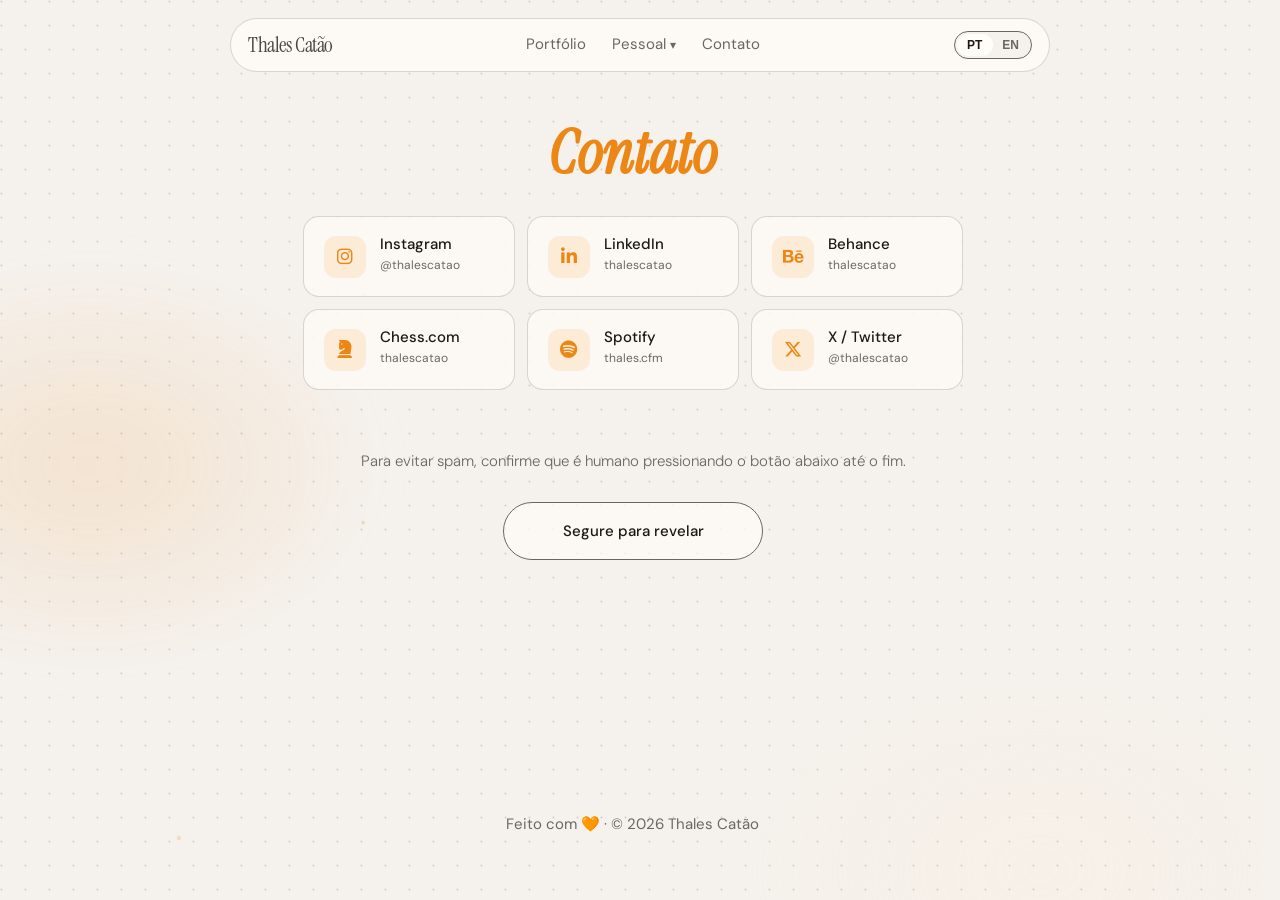
==== commit e1f629c1: "u" ====
--- a/contact/index.html
+++ b/contact/index.html
@@ -213,7 +213,7 @@
       display: flex;
       align-items: center;
       gap: 14px;
-      background: color-mix(in srgb, var(--accent-lt) 55%, transparent);
+      background: color-mix(in srgb, var(--accent-lt) 50%, transparent);
       backdrop-filter: var(--glass-blur);
       -webkit-backdrop-filter: var(--glass-blur);
       border: 0.5px solid var(--accent);
--- a/global.css
+++ b/global.css
@@ -8,7 +8,7 @@
   --accent: #EC8716;
   --accent-lt: color-mix(in srgb, var(--accent) 15%, var(--surface));
   --glass-bg: color-mix(in srgb, var(--surface) 67%, transparent);
-  --glass-blur: blur(20px);
+  --glass-blur: blur(24px);
   --nav-height: 54px;
   --nav-half: 27px;
   --type-title: 60px;
@@ -20,7 +20,7 @@
   :root {
     --bg: #121110;
     --surface: #252321;
-    --text: #e8e4df;
+    --text: #dbd7c2;
     --muted: #948f87;
     --accent-lt: color-mix(in srgb, var(--accent) 15%, var(--bg));
   }
@@ -76,6 +76,14 @@
   min-height: 100vh;
   display: flex;
   flex-direction: column;
+}
+
+main hr {
+  border: none;
+  border-top: 0.5px solid color-mix(in srgb, var(--muted) 25%, transparent);
+  height: 0;
+  clear: both;
+  margin: 30px 0;
 }
 
 .page-header {
@@ -244,7 +252,7 @@
 }
 
 .nav-dropdown-panel {
-  background: color-mix(in srgb, var(--surface) 72%, transparent);
+  background: color-mix(in srgb, var(--surface) 75%, transparent);
   backdrop-filter: blur(12px) saturate(1.6);
   -webkit-backdrop-filter: blur(12px) saturate(1.6);
   border: 0.5px solid color-mix(in srgb, var(--muted) 25%, transparent);
@@ -489,7 +497,7 @@
     gap: 0;
     align-items: stretch;
     overflow: hidden;
-    background: color-mix(in srgb, var(--surface) 72%, transparent);
+    background: color-mix(in srgb, var(--surface) 75%, transparent);
     backdrop-filter: blur(12px) saturate(1.6);
     -webkit-backdrop-filter: blur(12px) saturate(1.6);
     border: 0.5px solid color-mix(in srgb, var(--muted) 25%, transparent);
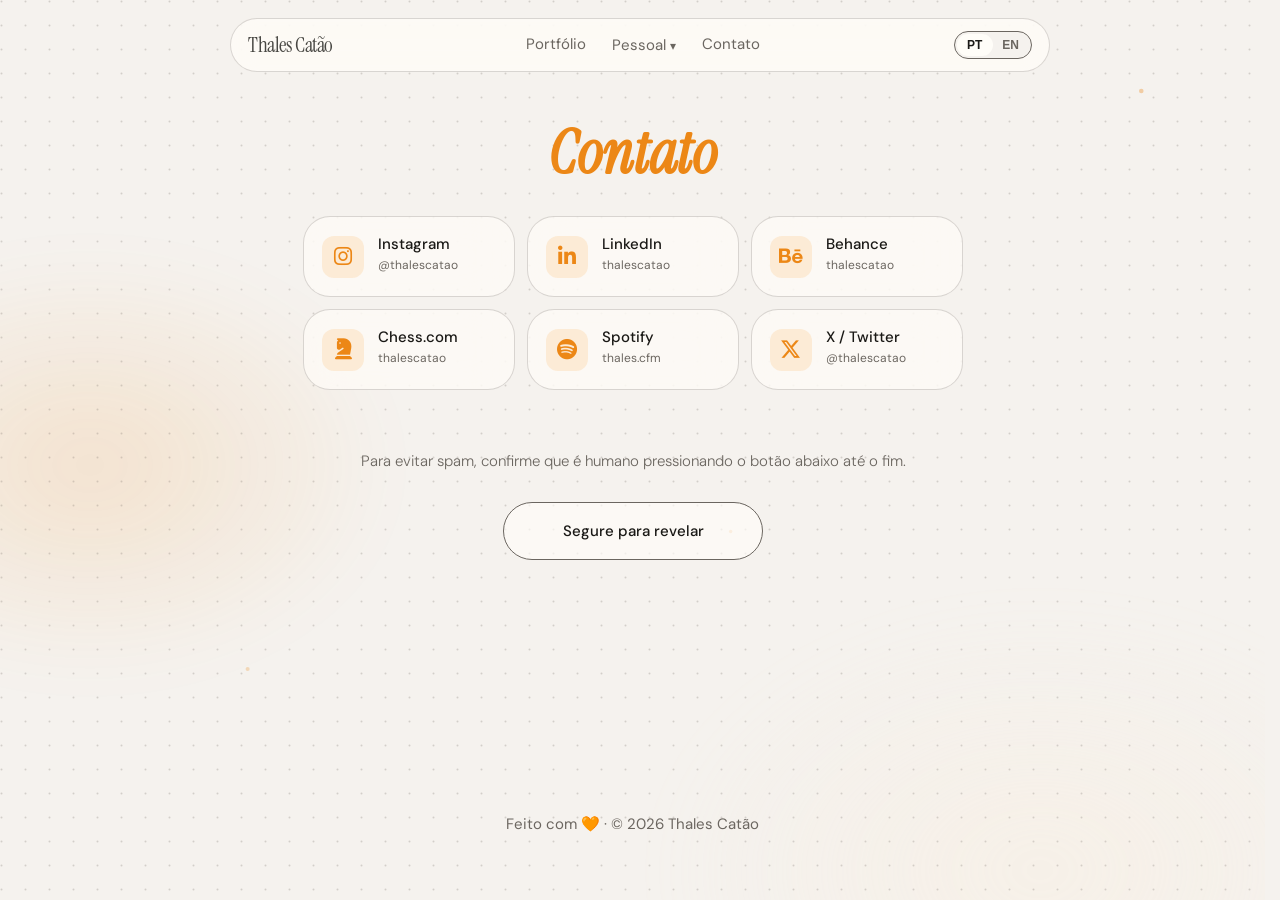
==== commit 44f436c8: "Update index.html" ====
--- a/contact/index.html
+++ b/contact/index.html
@@ -21,11 +21,13 @@
   <meta charset="UTF-8" />
   <meta name="google" content="notranslate">
   <meta name="viewport" content="width=device-width, initial-scale=1.0" />
-  <meta name="description" content="Página de Thales Catão para links de redes sociais e contatos. Se você chegou até aqui, obrigado pelo interesse! Sinta-se à vontade para me seguir nas redes sociais ou entrar em contato diretamente, se for capaz de decifrar o enigma.">
+  <meta name="description"
+    content="Página de Thales Catão para links de redes sociais e contatos. Se você chegou até aqui, obrigado pelo interesse! Sinta-se à vontade para me seguir nas redes sociais ou entrar em contato diretamente, se for capaz de decifrar o enigma.">
   <meta property="og:type" content="website">
   <meta property="og:url" content="https://thalescatao.github.io/contact/">
   <meta property="og:title" content="Thales Catão | Contact">
-  <meta property="og:description" content="Página de Thales Catão para links de redes sociais e contatos. Se você chegou até aqui, obrigado pelo interesse! Sinta-se à vontade para me seguir nas redes sociais ou entrar em contato diretamente, se for capaz de decifrar o enigma.">
+  <meta property="og:description"
+    content="Página de Thales Catão para links de redes sociais e contatos. Se você chegou até aqui, obrigado pelo interesse! Sinta-se à vontade para me seguir nas redes sociais ou entrar em contato diretamente, se for capaz de decifrar o enigma.">
   <meta property="og:image" content="https://thalescatao.github.io/og.jpg">
   <meta property="og:image:alt" content="Thales Catão | Banner de Apresentação de Projeto e Logotipo">
   <meta property="og:image:width" content="1200">
@@ -36,7 +38,8 @@
   <meta name="twitter:card" content="summary_large_image">
   <meta name="twitter:url" content="https://thalescatao.github.io/contact/">
   <meta name="twitter:title" content="Thales Catão | Contact">
-  <meta name="twitter:description" content="Página de Thales Catão para links de redes sociais e contatos. Se você chegou até aqui, obrigado pelo interesse! Sinta-se à vontade para me seguir nas redes sociais ou entrar em contato diretamente, se for capaz de decifrar o enigma.">
+  <meta name="twitter:description"
+    content="Página de Thales Catão para links de redes sociais e contatos. Se você chegou até aqui, obrigado pelo interesse! Sinta-se à vontade para me seguir nas redes sociais ou entrar em contato diretamente, se for capaz de decifrar o enigma.">
   <meta name="twitter:image" content="https://thalescatao.github.io/og.jpg">
   <meta name="twitter:image:alt" content="Thales Catão | Banner de Apresentação de Projeto e Logotipo">
   <meta name="twitter:image:width" content="1200">
@@ -80,8 +83,8 @@
       backdrop-filter: var(--glass-blur);
       -webkit-backdrop-filter: var(--glass-blur);
       border: 0.5px solid color-mix(in srgb, var(--muted) 25%, transparent);
-      border-radius: 16px;
-      padding: 18px 20px;
+      border-radius: var(--nav-half);
+      padding: 18px;
       text-decoration: none;
       color: var(--text);
       transition: transform .2s, border-color .2s, background-color .2s;
@@ -101,7 +104,7 @@
       justify-content: center;
       background: var(--accent-lt);
       color: var(--accent);
-      font-size: 18px;
+      font-size: 21px;
       flex-shrink: 0;
     }
 
@@ -217,7 +220,7 @@
       backdrop-filter: var(--glass-blur);
       -webkit-backdrop-filter: var(--glass-blur);
       border: 0.5px solid var(--accent);
-      border-radius: 16px;
+      border-radius: var(--nav-half);
       padding: 18px 22px;
       text-decoration: none;
       color: var(--text);
@@ -240,7 +243,8 @@
     }
 
     .reveal-card i {
-      font-size: 20px;
+      font-size: 30px;
+      margin: 0px 9px 0px 0px;
       color: var(--accent);
     }
 
--- a/global.css
+++ b/global.css
@@ -20,7 +20,7 @@
   :root {
     --bg: #121110;
     --surface: #252321;
-    --text: #dbd7c2;
+    --text: #d8d5c6;
     --muted: #948f87;
     --accent-lt: color-mix(in srgb, var(--accent) 15%, var(--bg));
   }
@@ -61,6 +61,7 @@
   font-size: var(--type-subtitle);
   line-height: 1.08;
   letter-spacing: -.03em;
+  margin-bottom: 30px;
 }
 
 body {
@@ -78,7 +79,7 @@
   flex-direction: column;
 }
 
-main hr {
+hr {
   border: none;
   border-top: 0.5px solid color-mix(in srgb, var(--muted) 25%, transparent);
   height: 0;
@@ -232,12 +233,28 @@
 
 .nav-links>li>a:hover,
 .nav-links>li>a:focus-visible,
+.nav-links>li>button:hover,
+.nav-links>li>button:focus-visible,
 .nav-dropdown.open>#nav-dropdown-button {
   color: var(--text);
 }
 
 .nav-dropdown {
   position: relative;
+}
+
+#nav-dropdown-button {
+  border: none;
+  background: none;
+  color: var(--muted);
+  font-family: inherit;
+  font-size: 15px;
+  cursor: pointer;
+  padding: 6px 12px;
+  transition: color .15s;
+  display: flex;
+  align-items: center;
+  gap: 4px;
 }
 
 .nav-chevron {
@@ -351,11 +368,12 @@
   width: 100%;
   height: var(--nav-half);
   flex-shrink: 0;
-  cursor: pointer;
   border-radius: 0;
   border: none;
   background: none;
   color: var(--muted);
+  font-family: inherit;
+  font-size: inherit;
   transition: background .15s, color .15s;
 }
 
@@ -701,7 +719,7 @@
   top: 600px;
   right: -180px;
   border-radius: 70% 30% 52% 48% / 60% 40% 60% 40%;
-  animation: organic-morph-2 55s infinite ease-in-out;
+  animation: organic-morph-2 60s infinite ease-in-out;
   opacity: 0.3;
 }
 
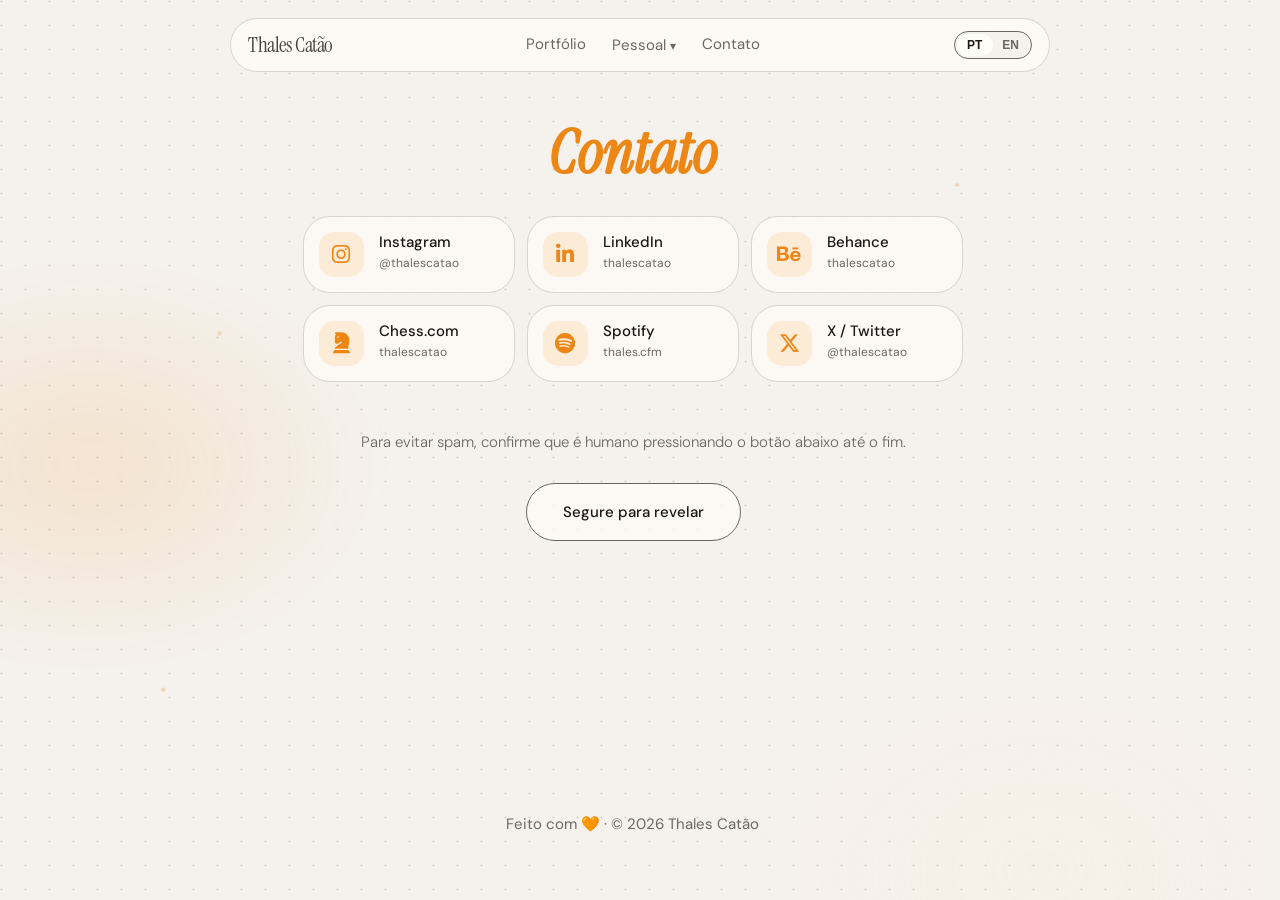
==== commit c898b03b: "Update index.html" ====
--- a/contact/index.html
+++ b/contact/index.html
@@ -72,19 +72,19 @@
       display: grid;
       grid-template-columns: repeat(auto-fill, minmax(180px, 1fr));
       gap: 12px;
-      margin-bottom: 56px;
+      margin-bottom: 45px;
     }
 
     .social-card {
       display: flex;
       align-items: center;
-      gap: 14px;
+      gap: 15px;
       background: var(--glass-bg);
       backdrop-filter: var(--glass-blur);
       -webkit-backdrop-filter: var(--glass-blur);
       border: 0.5px solid color-mix(in srgb, var(--muted) 25%, transparent);
       border-radius: var(--nav-half);
-      padding: 18px;
+      padding: 15px;
       text-decoration: none;
       color: var(--text);
       transition: transform .2s, border-color .2s, background-color .2s;
@@ -96,9 +96,9 @@
     }
 
     .social-icon {
-      width: 42px;
-      height: 42px;
-      border-radius: 12px;
+      width: 45px;
+      height: 45px;
+      border-radius: 15px;
       display: flex;
       align-items: center;
       justify-content: center;
@@ -151,7 +151,7 @@
       display: inline-flex;
       align-items: center;
       justify-content: center;
-      min-width: 260px;
+      min-width: 210px;
       -webkit-tap-highlight-color: transparent;
       touch-action: manipulation;
     }
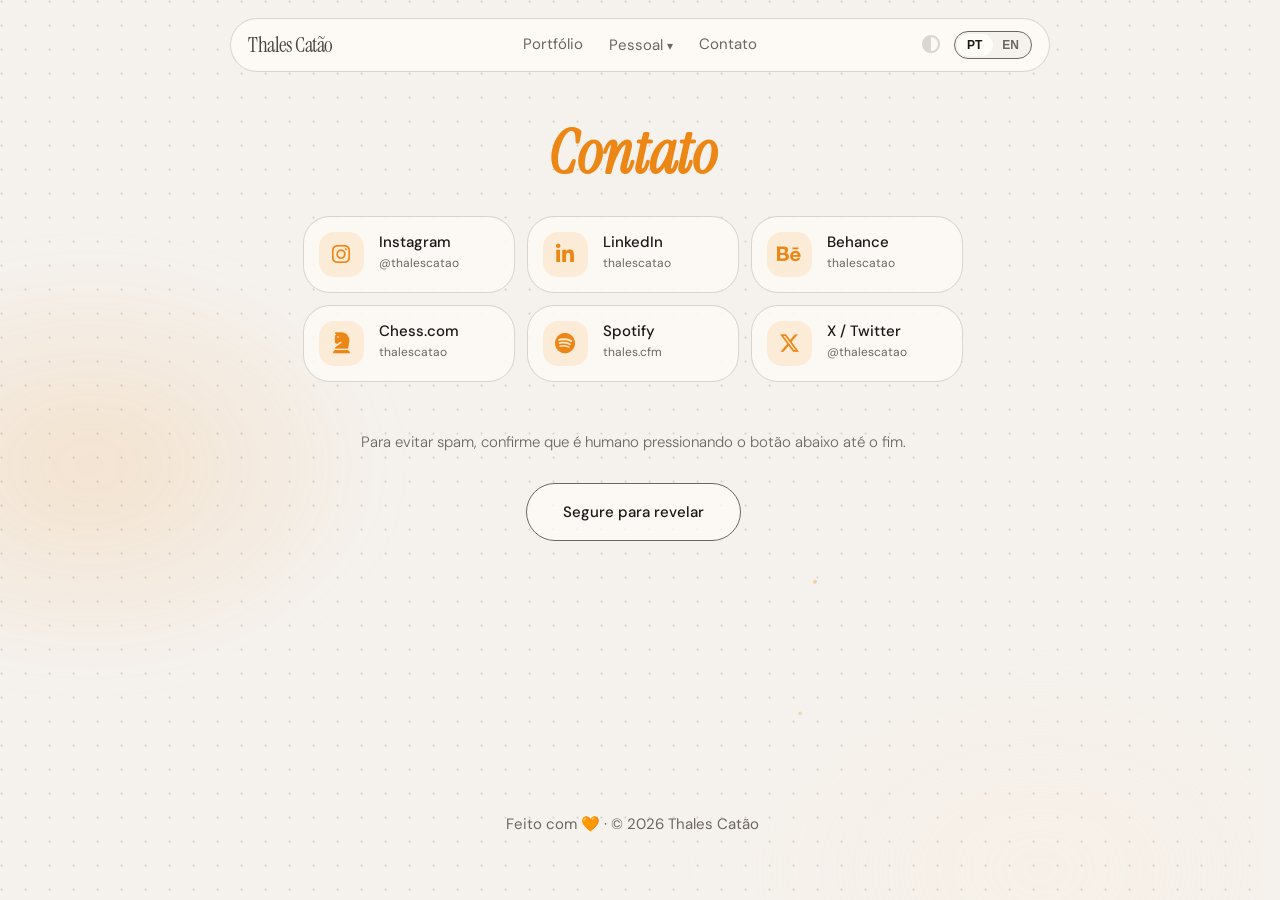
==== commit dfef4298: "sun" ====
--- a/contact/index.html
+++ b/contact/index.html
@@ -428,7 +428,7 @@
       if (!holdBtn.classList.contains('filling')) { holdTimer = null; return; }
       let deltaTime = time - lastTime;
       lastTime = time;
-      progress += deltaTime * 0.013;
+      progress += deltaTime * 0.0167;
       if (progress >= 100) {
         progress = 100;
         if (holdBg) holdBg.style.width = '100%';
--- a/global.css
+++ b/global.css
@@ -26,6 +26,22 @@
   }
 }
 
+html[data-theme="dark"] {
+  --bg: #121110;
+  --surface: #252321;
+  --text: #d8d5c6;
+  --muted: #948f87;
+  --accent-lt: color-mix(in srgb, var(--accent) 15%, var(--bg));
+}
+
+html[data-theme="light"] {
+  --bg: #f5f2ee;
+  --surface: #fffdf8;
+  --text: #1a1916;
+  --muted: #6b6660;
+  --accent-lt: color-mix(in srgb, var(--accent) 15%, var(--surface));
+}
+
 *,
 *::before,
 *::after {
@@ -217,6 +233,14 @@
   gap: 2px;
   list-style: none;
   align-items: center;
+}
+
+@media(min-width:651px) {
+  .nav-links {
+    position: absolute;
+    left: 50%;
+    transform: translateX(-50%);
+  }
 }
 
 .nav-links>li>a {
@@ -430,6 +454,58 @@
 
 .lang-btn.active {
   color: var(--text);
+}
+
+.theme-toggle-btn {
+  background: none;
+  border: none;
+  cursor: pointer;
+  padding: 6px;
+  display: flex;
+  align-items: center;
+  justify-content: center;
+  color: color-mix(in srgb, var(--surface) 75%, var(--muted) 25%);
+  font-size: 18px;
+  transition: color 0.2s, transform 0.2s;
+}
+
+.theme-toggle-btn:hover {
+  color: color-mix(in srgb, var(--surface) 67%, var(--muted) 33%);
+  transform: scale(1.1);
+}
+
+.theme-toggle-btn .icon-sun {
+  display: none;
+}
+
+.theme-toggle-btn .icon-moon {
+  display: inline-block;
+}
+
+@media (prefers-color-scheme: dark) {
+  .theme-toggle-btn .icon-sun {
+    display: inline-block;
+  }
+
+  .theme-toggle-btn .icon-moon {
+    display: none;
+  }
+}
+
+html[data-theme="dark"] .theme-toggle-btn .icon-sun {
+  display: inline-block;
+}
+
+html[data-theme="dark"] .theme-toggle-btn .icon-moon {
+  display: none;
+}
+
+html[data-theme="light"] .theme-toggle-btn .icon-sun {
+  display: none;
+}
+
+html[data-theme="light"] .theme-toggle-btn .icon-moon {
+  display: inline-block;
 }
 
 .nav-right {
@@ -781,8 +857,8 @@
 .sheet-container,
 .doc-container {
   position: relative;
-  background: var(--surface);
-  border-radius: 16px;
+  background: var(--bg);
+  border-radius: 18px;
   overflow: hidden;
   border: 0.5px solid var(--muted);
   transition: border-color 0.3s, background-color 0.3s;
@@ -794,7 +870,7 @@
   display: flex;
   align-items: center;
   justify-content: center;
-  background: var(--surface);
+  background: var(--bg);
   z-index: 5;
   transition: opacity 0.3s ease, visibility 0.3s ease;
 }
@@ -806,8 +882,8 @@
 }
 
 .s-spinner {
-  width: 28px;
-  height: 28px;
+  width: 30px;
+  height: 30px;
   border: 2px solid var(--muted);
   border-top-color: var(--accent);
   border-radius: 50%;
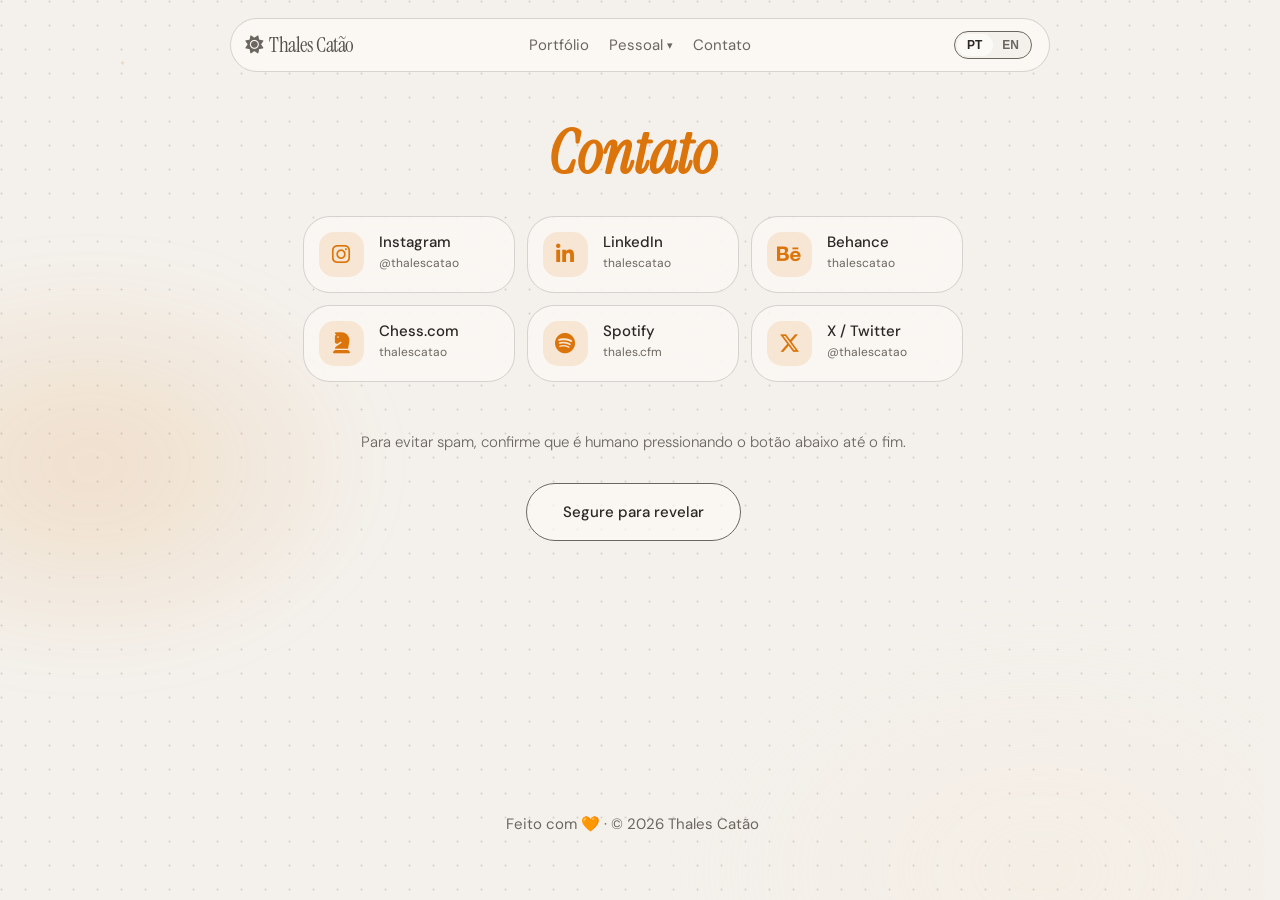
==== commit 451be894: "y" ====
--- a/contact/index.html
+++ b/contact/index.html
@@ -62,6 +62,12 @@
     href="https://fonts.googleapis.com/css2?family=Instrument+Serif:ital@0;1&family=DM+Sans:wght@300;400;500&display=swap"
     rel="stylesheet" />
   <link rel="stylesheet" href="https://cdnjs.cloudflare.com/ajax/libs/font-awesome/6.5.0/css/all.min.css" />
+  <script>
+    try {
+      var t = localStorage.getItem('siteTheme');
+      if (t === 'dark' || t === 'light') document.documentElement.setAttribute('data-theme', t);
+    } catch (e) { }
+  </script>
   <link rel="stylesheet" href="../global.css" />
   <style>
     main {
@@ -242,6 +248,22 @@
       }
     }
 
+    html[data-theme="dark"] .reveal-card {
+      background: color-mix(in srgb, var(--accent-lt) 65%, transparent);
+    }
+
+    html[data-theme="dark"] .reveal-card:hover {
+      background: color-mix(in srgb, var(--accent-lt) 80%, transparent);
+    }
+
+    html[data-theme="light"] .reveal-card {
+      background: color-mix(in srgb, var(--accent-lt) 50%, transparent);
+    }
+
+    html[data-theme="light"] .reveal-card:hover {
+      background: color-mix(in srgb, var(--accent-lt) 75%, transparent);
+    }
+
     .reveal-card i {
       font-size: 30px;
       margin: 0px 9px 0px 0px;
--- a/global.css
+++ b/global.css
@@ -1,11 +1,11 @@
 :root {
   --font-sans: 'DM Sans', sans-serif;
   --font-serif: 'Instrument Serif', serif;
-  --bg: #f5f2ee;
-  --surface: #fffdf8;
-  --text: #1a1916;
+  --bg: #f4f1ec;
+  --surface: #fcfaf7;
+  --text: #2b2824;
   --muted: #6b6660;
-  --accent: #EC8716;
+  --accent: #db740a;
   --accent-lt: color-mix(in srgb, var(--accent) 15%, var(--surface));
   --glass-bg: color-mix(in srgb, var(--surface) 67%, transparent);
   --glass-blur: blur(24px);
@@ -22,6 +22,7 @@
     --surface: #252321;
     --text: #d8d5c6;
     --muted: #948f87;
+    --accent: #ec8716;
     --accent-lt: color-mix(in srgb, var(--accent) 15%, var(--bg));
   }
 }
@@ -31,14 +32,16 @@
   --surface: #252321;
   --text: #d8d5c6;
   --muted: #948f87;
+  --accent: #ec8716;
   --accent-lt: color-mix(in srgb, var(--accent) 15%, var(--bg));
 }
 
 html[data-theme="light"] {
-  --bg: #f5f2ee;
-  --surface: #fffdf8;
-  --text: #1a1916;
+  --bg: #f4f1ec;
+  --surface: #fcfaf7;
+  --text: #2b2824;
   --muted: #6b6660;
+  --accent: #db740a;
   --accent-lt: color-mix(in srgb, var(--accent) 15%, var(--surface));
 }
 
@@ -215,9 +218,19 @@
   z-index: -1;
 }
 
+.nav-left {
+  display: flex;
+  align-items: center;
+  gap: 0px;
+  margin-left: -9px;
+}
+
 .nav-logo {
   font-family: var(--font-serif);
   color: color-mix(in srgb, var(--text) 80%, var(--surface));
+  height: var(--nav-height);
+  display: flex;
+  align-items: center;
   font-size: 21px;
   text-decoration: none;
   letter-spacing: -0.02em;
@@ -230,7 +243,6 @@
 
 .nav-links {
   display: flex;
-  gap: 2px;
   list-style: none;
   align-items: center;
 }
@@ -243,22 +255,31 @@
   }
 }
 
-.nav-links>li>a {
+/* 3 Individual Links */
+
+.nav-links>li>a,
+#nav-dropdown-button {
   text-decoration: none;
+  font-family: inherit;
   font-size: 15px;
+  line-height: 1;
   color: var(--muted);
-  padding: 6px 12px;
+  height: var(--nav-height);
+  padding: 0 10px;
+  border: none;
+  background: none;
+  cursor: pointer;
+  display: inline-flex;
+  align-items: center;
+  gap: 4px;
   transition: color .15s;
-  cursor: pointer;
-  display: flex;
-  align-items: center;
-  gap: 4px;
+  white-space: nowrap;
 }
 
 .nav-links>li>a:hover,
 .nav-links>li>a:focus-visible,
-.nav-links>li>button:hover,
-.nav-links>li>button:focus-visible,
+#nav-dropdown-button:hover,
+#nav-dropdown-button:focus-visible,
 .nav-dropdown.open>#nav-dropdown-button {
   color: var(--text);
 }
@@ -267,30 +288,18 @@
   position: relative;
 }
 
-#nav-dropdown-button {
-  border: none;
-  background: none;
-  color: var(--muted);
-  font-family: inherit;
-  font-size: 15px;
-  cursor: pointer;
-  padding: 6px 12px;
-  transition: color .15s;
-  display: flex;
-  align-items: center;
-  gap: 4px;
-}
-
 .nav-chevron {
-  font-size: 12px;
+  font-size: 11px;
+  line-height: 1;
   transition: transform .2s;
   display: inline-block;
-  margin-top: 1px;
 }
 
 .nav-dropdown.open>#nav-dropdown-button .nav-chevron {
   transform: rotate(180deg);
 }
+
+/* Dropdown Panel */
 
 .nav-dropdown-panel {
   background: color-mix(in srgb, var(--surface) 75%, transparent);
@@ -306,7 +315,7 @@
 
 .nav-dropdown-link {
   height: var(--nav-height);
-  padding: 0 16px;
+  padding: 0 15px;
   border-radius: 0;
   font-size: 15px;
   color: var(--muted);
@@ -328,7 +337,7 @@
 
 .nav-dropdown-panel {
   position: absolute;
-  top: calc(100% + var(--nav-half));
+  top: calc(100% + 9px);
   left: 50%;
   transform: translateX(-50%);
   width: max-content;
@@ -464,48 +473,47 @@
   display: flex;
   align-items: center;
   justify-content: center;
-  color: color-mix(in srgb, var(--surface) 75%, var(--muted) 25%);
+  color: var(--muted);
   font-size: 18px;
   transition: color 0.2s, transform 0.2s;
 }
 
 .theme-toggle-btn:hover {
-  color: color-mix(in srgb, var(--surface) 67%, var(--muted) 33%);
-  transform: scale(1.1);
+  color: var(--text);
 }
 
 .theme-toggle-btn .icon-sun {
+  display: inline-block;
+}
+
+.theme-toggle-btn .icon-moon {
   display: none;
-}
-
-.theme-toggle-btn .icon-moon {
-  display: inline-block;
 }
 
 @media (prefers-color-scheme: dark) {
   .theme-toggle-btn .icon-sun {
+    display: none;
+  }
+
+  .theme-toggle-btn .icon-moon {
     display: inline-block;
   }
-
-  .theme-toggle-btn .icon-moon {
-    display: none;
-  }
 }
 
 html[data-theme="dark"] .theme-toggle-btn .icon-sun {
+  display: none;
+}
+
+html[data-theme="dark"] .theme-toggle-btn .icon-moon {
   display: inline-block;
 }
 
-html[data-theme="dark"] .theme-toggle-btn .icon-moon {
+html[data-theme="light"] .theme-toggle-btn .icon-sun {
+  display: inline-block;
+}
+
+html[data-theme="light"] .theme-toggle-btn .icon-moon {
   display: none;
-}
-
-html[data-theme="light"] .theme-toggle-btn .icon-sun {
-  display: none;
-}
-
-html[data-theme="light"] .theme-toggle-btn .icon-moon {
-  display: inline-block;
 }
 
 .nav-right {
@@ -740,6 +748,36 @@
   }
 }
 
+@media (orientation: landscape) and (max-height: 540px) {
+  :root {
+    --nav-height: 42px;
+    --nav-half: 21px;
+  }
+
+  nav {
+    top: 12px;
+    padding: 0 15px;
+  }
+
+  .nav-logo {
+    font-size: 18px;
+  }
+
+  .nav-links>li>a,
+  #nav-dropdown-button {
+    padding: 0 9px;
+  }
+
+  .lang-btn {
+    padding: 3px 9px;
+  }
+
+  .theme-toggle-btn {
+    font-size: 15px;
+    padding: 6px;
+  }
+}
+
 /* Background */
 
 .structural-bg {
@@ -809,6 +847,34 @@
 
 }
 
+@media (prefers-reduced-motion: reduce) {
+  html {
+    scroll-behavior: auto !important;
+  }
+
+  *,
+  *::before,
+  *::after {
+    animation-duration: 0.01ms !important;
+    animation-iteration-count: 1 !important;
+    transition-duration: 0.01ms !important;
+    scroll-behavior: auto !important;
+  }
+
+  .reveal {
+    opacity: 1 !important;
+    transform: none !important;
+    transition: none !important;
+  }
+
+  .ambient-blob {
+    animation: none !important;
+    filter: none !important;
+    -webkit-filter: none !important;
+    display: none !important;
+  }
+}
+
 @keyframes organic-morph-1 {
   0% {
     transform: translate(0, 0) scale(1) rotate(0deg);
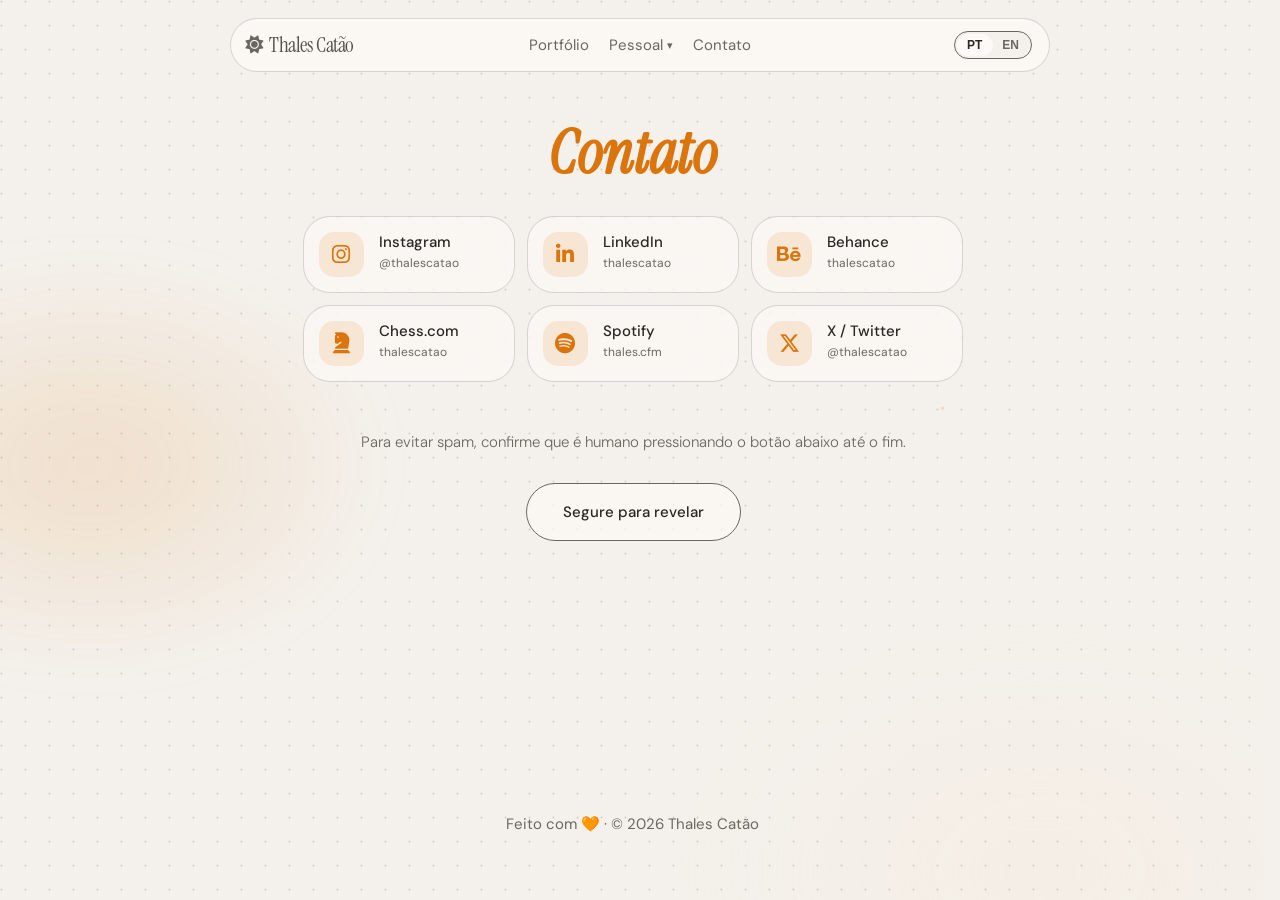
==== commit a49c7e53: "theme" ====
--- a/contact/index.html
+++ b/contact/index.html
@@ -65,7 +65,14 @@
   <script>
     try {
       var t = localStorage.getItem('siteTheme');
-      if (t === 'dark' || t === 'light') document.documentElement.setAttribute('data-theme', t);
+      var base = localStorage.getItem('siteThemeBase');
+      var os = window.matchMedia('(prefers-color-scheme: dark)').matches ? 'dark' : 'light';
+      if (base && base !== os) {
+        localStorage.removeItem('siteTheme');
+        localStorage.removeItem('siteThemeBase');
+      } else if ((t === 'dark' || t === 'light') && t !== os) {
+        document.documentElement.setAttribute('data-theme', t);
+      }
     } catch (e) { }
   </script>
   <link rel="stylesheet" href="../global.css" />
